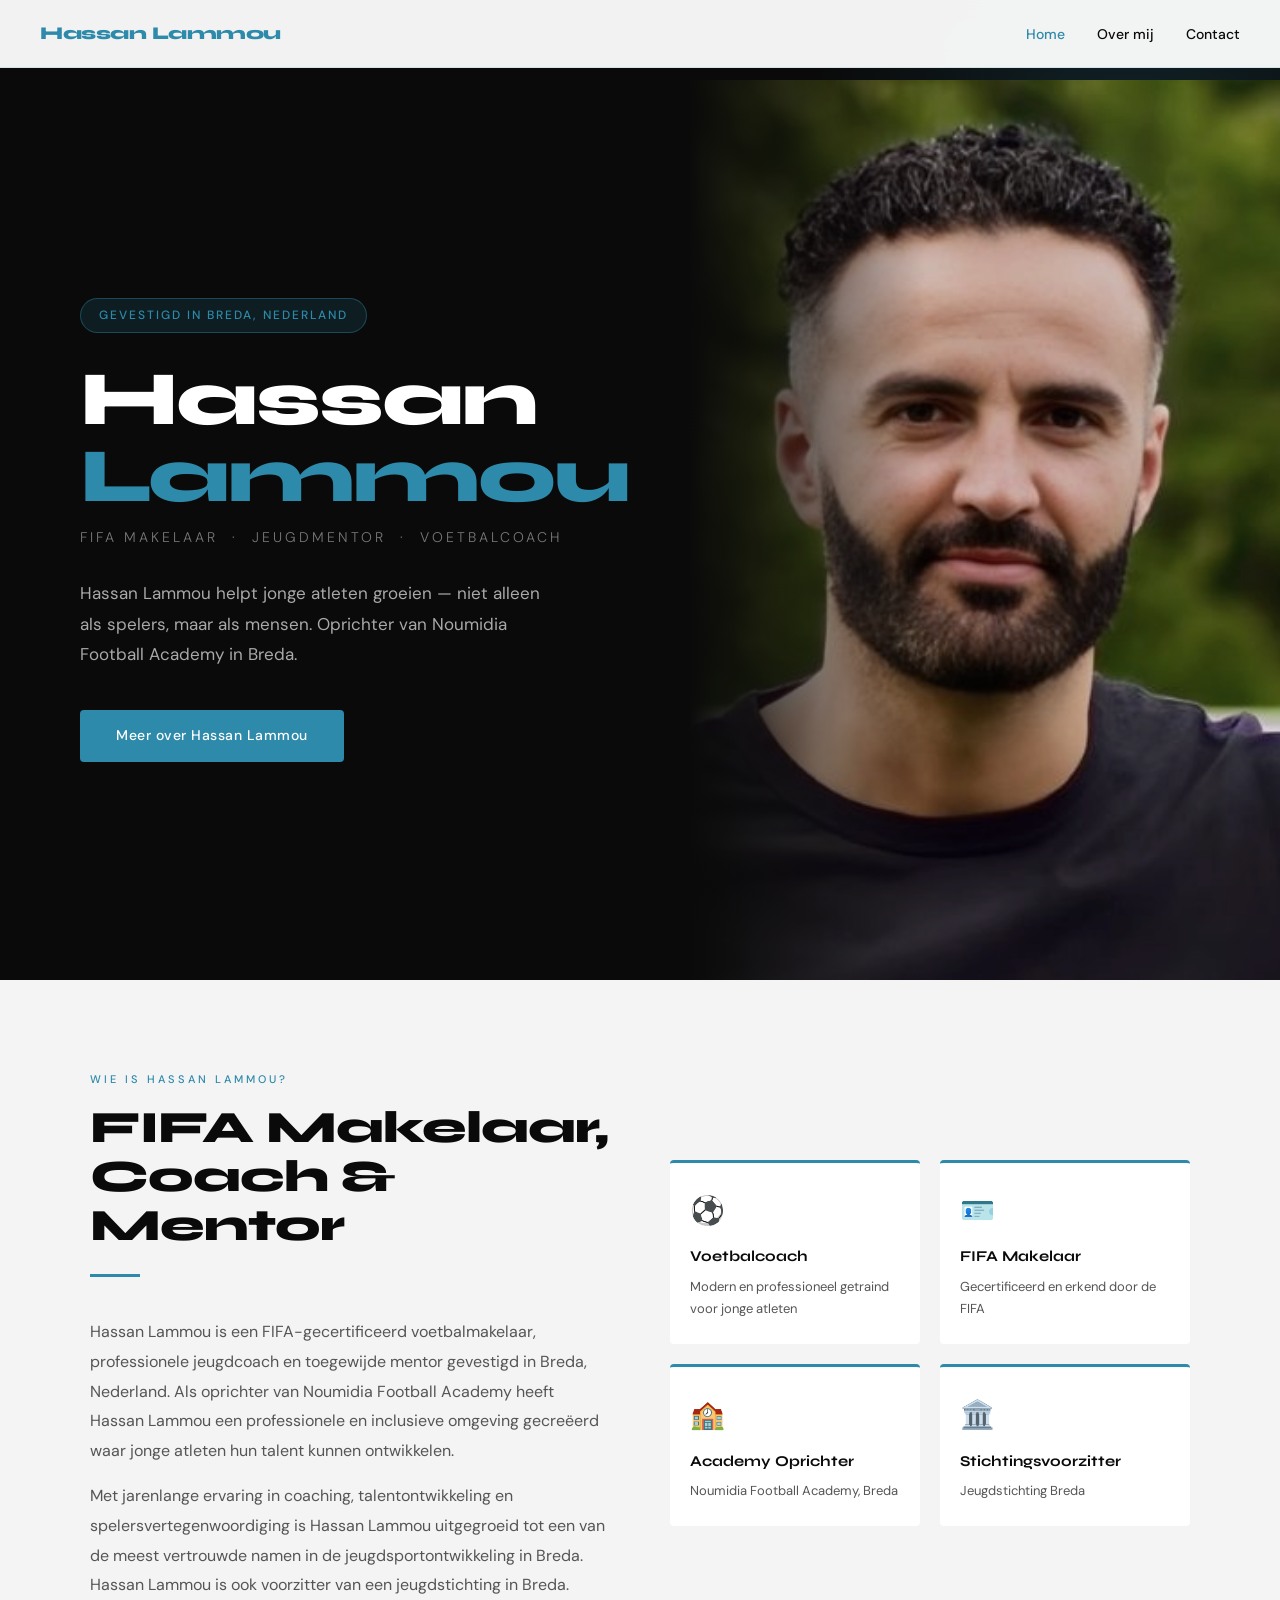
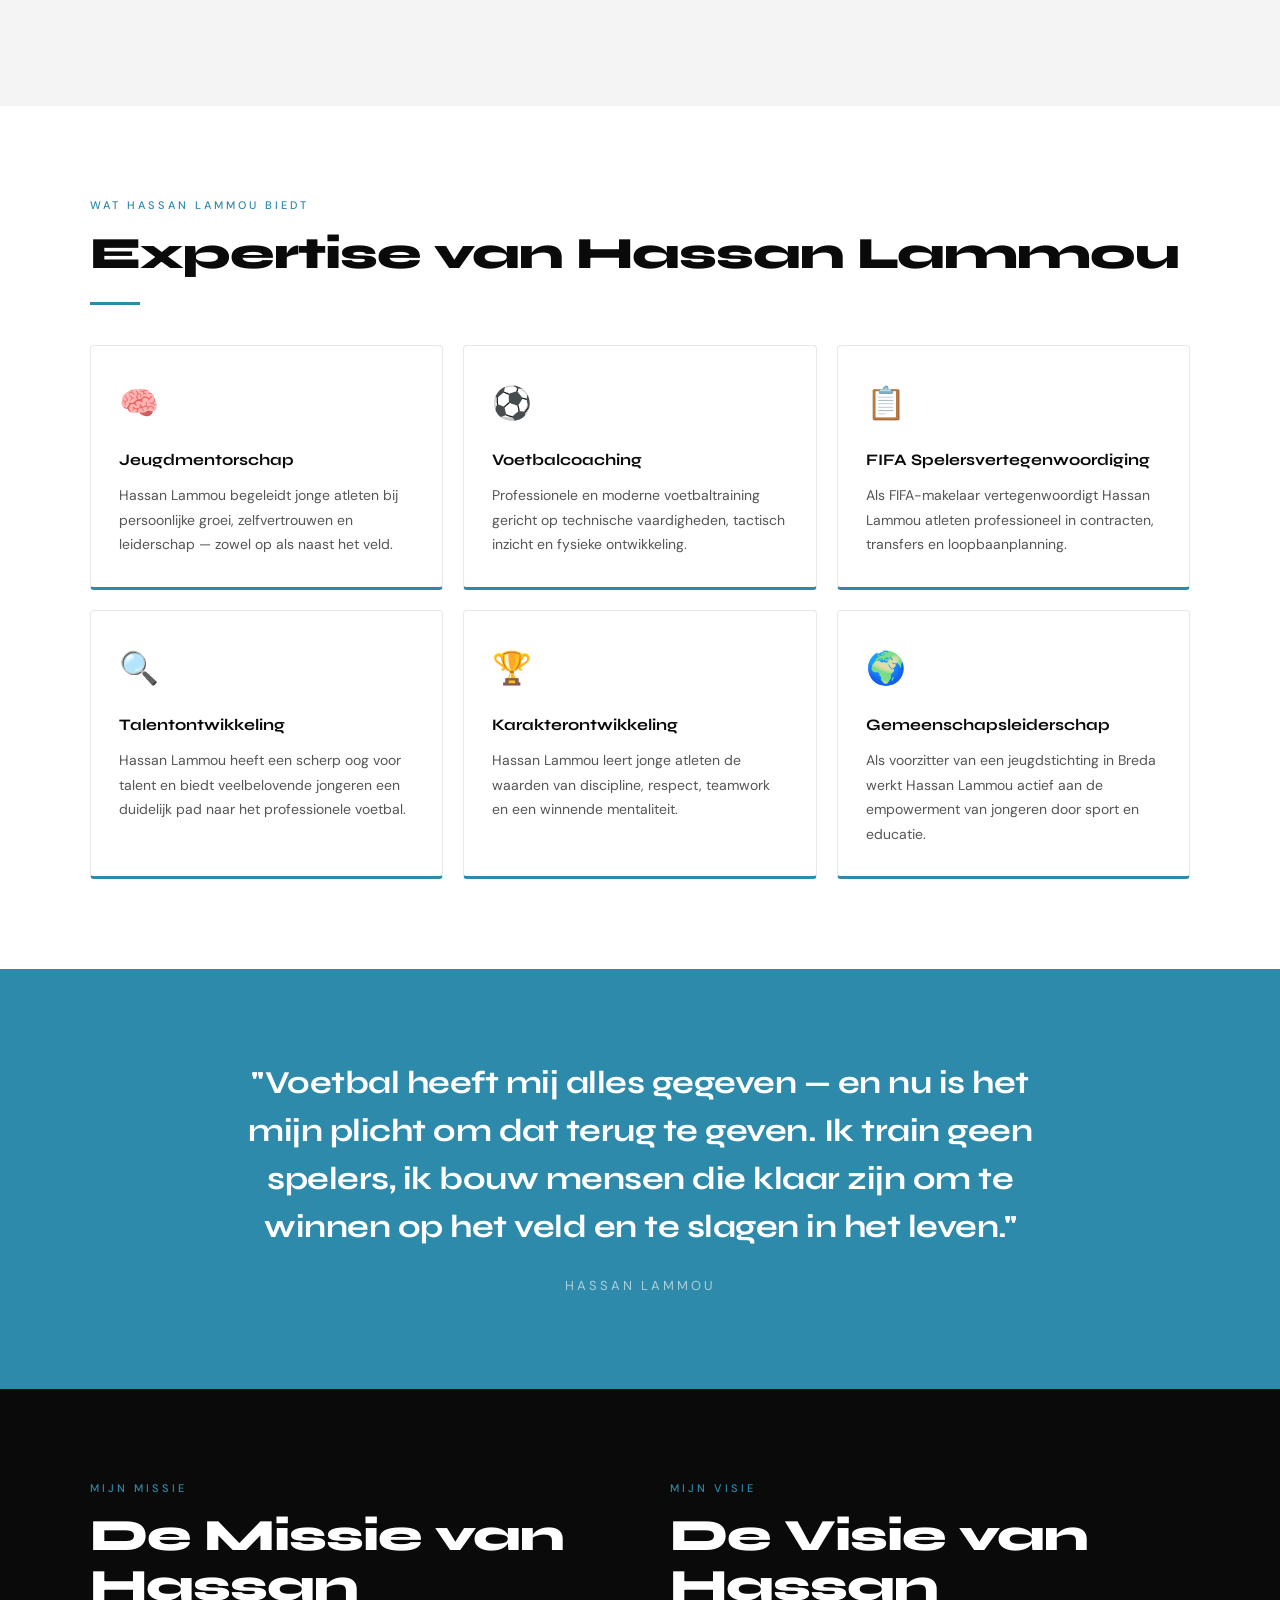
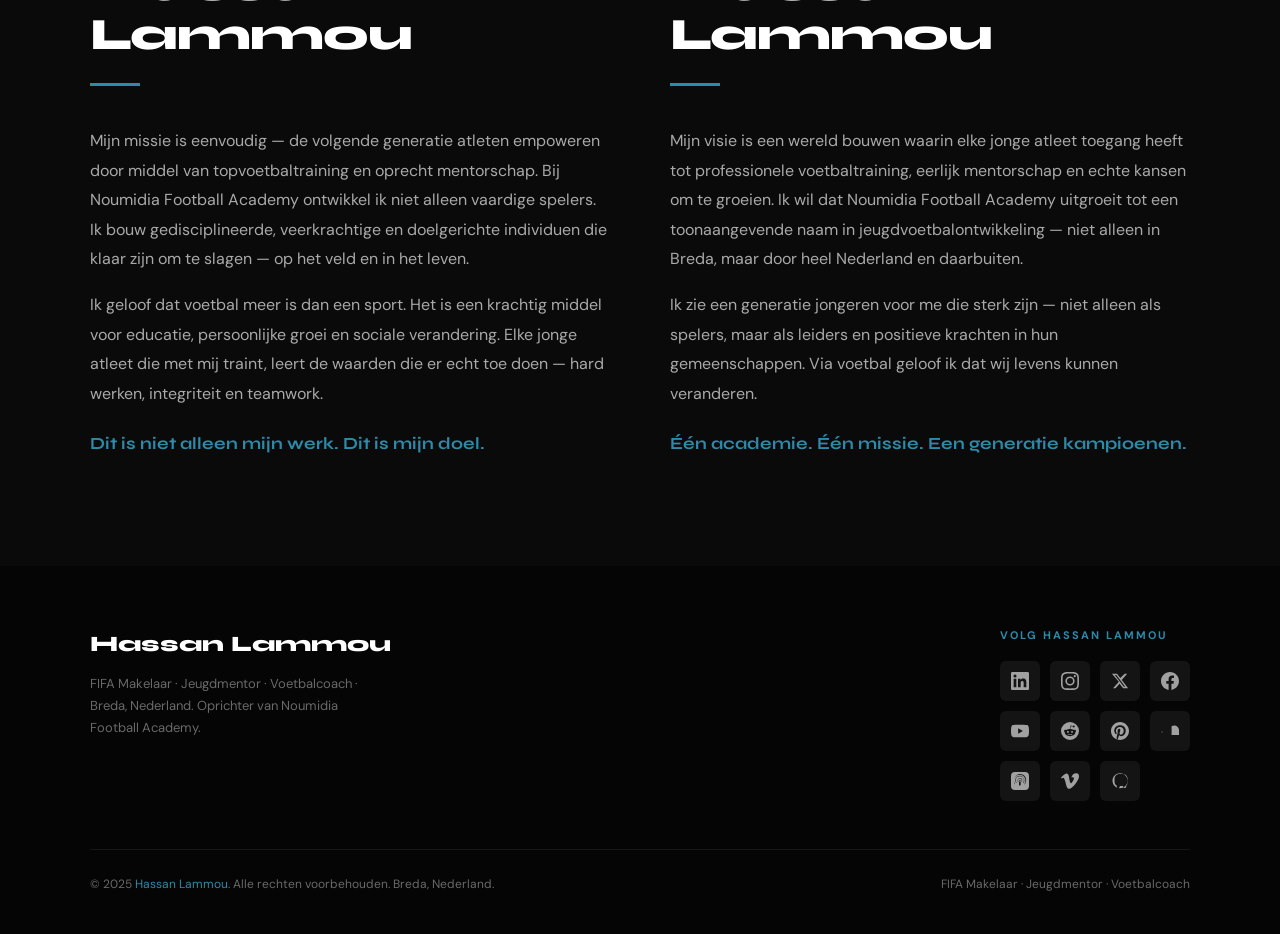
==== index.html @ 8877b990 "Add files via upload" ====
<!DOCTYPE html>
<html lang="nl">
<head>
  <meta charset="UTF-8" />
  <meta name="viewport" content="width=device-width, initial-scale=1.0"/>
  <title>Hassan Lammou | FIFA Makelaar & Jeugdmentor – Breda</title>
  <meta name="description" content="Hassan Lammou is een FIFA-gecertificeerd voetbalmakelaar, jeugdmentor en voetbalcoach gevestigd in Breda. Oprichter van Noumidia Football Academy." />
  <meta name="keywords" content="Hassan Lammou, FIFA makelaar, jeugdmentor Breda, voetbalcoach Breda, Noumidia Football Academy, Hassan Lammou Breda" />
  <meta name="author" content="Hassan Lammou" />
  <meta property="og:title" content="Hassan Lammou | FIFA Makelaar & Jeugdmentor – Breda" />
  <meta property="og:description" content="Hassan Lammou is een FIFA-gecertificeerd voetbalmakelaar, jeugdmentor en voetbalcoach gevestigd in Breda." />
  <meta property="og:type" content="website" />
  <link rel="preconnect" href="https://fonts.googleapis.com">
  <link href="https://fonts.googleapis.com/css2?family=Syne:wght@700;800&family=DM+Sans:wght@300;400;500&display=swap" rel="stylesheet">
  <script type="application/ld+json">
  {
    "@context": "https://schema.org",
    "@type": "Person",
    "name": "Hassan Lammou",
    "jobTitle": "FIFA Makelaar, Jeugdmentor & Voetbalcoach",
    "url": "https://hassanlammou.github.io/",
    "sameAs": [
      "https://nl.linkedin.com/in/hassan-lammou-433406238",
      "https://www.instagram.com/heshes076/",
      "https://x.com/hassanlammou",
      "https://www.youtube.com/@hassanlammou"
    ],
    "description": "Hassan Lammou is een FIFA-gecertificeerd voetbalmakelaar en jeugdmentor gevestigd in Breda, Nederland.",
    "address": { "@type": "PostalAddress", "addressLocality": "Breda", "addressCountry": "NL" }
  }
  </script>
  <style>
    *, *::before, *::after { box-sizing: border-box; margin: 0; padding: 0; }

    :root {
      --blue: #2d8aaa;
      --blue-dark: #1f6a85;
      --blue-light: #e8f4f8;
      --white: #ffffff;
      --black: #0a0a0a;
      --gray: #f4f4f4;
      --text-muted: #555;
    }

    html { scroll-behavior: smooth; }

    body {
      font-family: 'DM Sans', sans-serif;
      background: var(--white);
      color: var(--black);
      line-height: 1.7;
    }

    /* ── NAV ── */
    nav {
      position: fixed;
      top: 0; left: 0; right: 0;
      z-index: 100;
      background: rgba(255,255,255,0.95);
      backdrop-filter: blur(10px);
      border-bottom: 1px solid rgba(45,138,170,0.15);
      padding: 18px 40px;
      display: flex;
      justify-content: space-between;
      align-items: center;
    }
    .nav-logo {
      font-family: 'Syne', sans-serif;
      font-size: 18px;
      font-weight: 800;
      color: var(--blue);
      text-decoration: none;
      letter-spacing: -0.5px;
    }
    .nav-links { display: flex; gap: 32px; list-style: none; }
    .nav-links a {
      text-decoration: none;
      color: var(--black);
      font-size: 14px;
      font-weight: 500;
      transition: color 0.2s;
    }
    .nav-links a:hover { color: var(--blue); }
    .nav-links a.active { color: var(--blue); }

    /* ── HERO ── */
    .hero {
      min-height: 100vh;
      background: var(--black);
      display: grid;
      grid-template-columns: 1fr 1fr;
      align-items: center;
      padding-top: 80px;
      position: relative;
      overflow: hidden;
    }
    .hero::before {
      content: '';
      position: absolute;
      top: -200px; right: -200px;
      width: 700px; height: 700px;
      background: radial-gradient(circle, rgba(45,138,170,0.2) 0%, transparent 65%);
      pointer-events: none;
    }
    .hero-text {
      padding: 80px 60px 80px 80px;
      position: relative;
      z-index: 2;
    }
    .hero-badge {
      display: inline-block;
      background: rgba(45,138,170,0.15);
      border: 1px solid rgba(45,138,170,0.4);
      color: var(--blue);
      padding: 6px 18px;
      border-radius: 50px;
      font-size: 12px;
      letter-spacing: 2px;
      text-transform: uppercase;
      font-weight: 500;
      margin-bottom: 28px;
    }
    .hero h1 {
      font-family: 'Syne', sans-serif;
      font-size: clamp(52px, 6vw, 88px);
      font-weight: 800;
      color: var(--white);
      line-height: 1;
      letter-spacing: -2px;
      margin-bottom: 12px;
    }
    .hero h1 span { color: var(--blue); }
    .hero-roles {
      font-size: 14px;
      color: rgba(255,255,255,0.45);
      letter-spacing: 3px;
      text-transform: uppercase;
      margin-bottom: 28px;
      font-weight: 300;
    }
    .hero-desc {
      font-size: 17px;
      color: rgba(255,255,255,0.65);
      max-width: 480px;
      line-height: 1.8;
      margin-bottom: 40px;
    }
    .hero-btn {
      display: inline-block;
      background: var(--blue);
      color: var(--white);
      padding: 14px 36px;
      border-radius: 4px;
      text-decoration: none;
      font-size: 14px;
      font-weight: 500;
      letter-spacing: 0.5px;
      transition: background 0.2s, transform 0.2s;
    }
    .hero-btn:hover { background: var(--blue-dark); transform: translateY(-2px); }
    .hero-image {
      height: 100vh;
      position: relative;
      overflow: hidden;
    }
    .hero-image img {
      width: 100%;
      height: 100%;
      object-fit: cover;
      object-position: top center;
      filter: grayscale(20%);
      opacity: 0.85;
    }
    .hero-image::after {
      content: '';
      position: absolute;
      inset: 0;
      background: linear-gradient(to right, var(--black) 0%, transparent 40%);
    }

    /* ── SECTIONS ── */
    section { padding: 90px 80px; }
    .section-inner { max-width: 1100px; margin: 0 auto; }
    .section-label {
      font-size: 11px;
      letter-spacing: 3px;
      text-transform: uppercase;
      color: var(--blue);
      font-weight: 500;
      margin-bottom: 14px;
    }
    h2 {
      font-family: 'Syne', sans-serif;
      font-size: clamp(28px, 3.5vw, 48px);
      font-weight: 800;
      line-height: 1.1;
      letter-spacing: -1px;
      margin-bottom: 24px;
      color: var(--black);
    }
    .divider {
      width: 50px;
      height: 3px;
      background: var(--blue);
      margin-bottom: 40px;
    }

    /* ── WHO IS ── */
    .who-section { background: var(--gray); }
    .who-grid {
      display: grid;
      grid-template-columns: 1fr 1fr;
      gap: 60px;
      align-items: center;
    }
    .who-text p {
      font-size: 16px;
      color: var(--text-muted);
      margin-bottom: 16px;
      line-height: 1.85;
    }
    .who-stats {
      display: grid;
      grid-template-columns: 1fr 1fr;
      gap: 20px;
    }
    .stat-card {
      background: var(--white);
      border-top: 3px solid var(--blue);
      padding: 24px 20px;
      border-radius: 4px;
    }
    .stat-card .stat-icon { font-size: 28px; margin-bottom: 10px; }
    .stat-card h4 {
      font-family: 'Syne', sans-serif;
      font-size: 15px;
      font-weight: 700;
      color: var(--black);
      margin-bottom: 6px;
    }
    .stat-card p { font-size: 13px; color: var(--text-muted); margin: 0; }

    /* ── EXPERTISE ── */
    .expertise-grid {
      display: grid;
      grid-template-columns: repeat(3, 1fr);
      gap: 20px;
      margin-top: 40px;
    }
    .expertise-card {
      background: var(--white);
      border: 1px solid #e8e8e8;
      border-bottom: 3px solid var(--blue);
      padding: 30px 28px;
      border-radius: 4px;
      transition: transform 0.2s, box-shadow 0.2s;
    }
    .expertise-card:hover {
      transform: translateY(-4px);
      box-shadow: 0 12px 40px rgba(45,138,170,0.12);
    }
    .expertise-card .icon {
      font-size: 32px;
      margin-bottom: 16px;
    }
    .expertise-card h3 {
      font-family: 'Syne', sans-serif;
      font-size: 16px;
      font-weight: 700;
      color: var(--black);
      margin-bottom: 10px;
    }
    .expertise-card p { font-size: 14px; color: var(--text-muted); margin: 0; line-height: 1.75; }

    /* ── QUOTE ── */
    .quote-section {
      background: var(--blue);
      text-align: center;
      padding: 90px 60px;
    }
    .quote-section blockquote {
      font-family: 'Syne', sans-serif;
      font-size: clamp(20px, 2.5vw, 32px);
      font-weight: 700;
      color: var(--white);
      max-width: 800px;
      margin: 0 auto 20px;
      line-height: 1.5;
      letter-spacing: -0.5px;
    }
    .quote-section cite {
      font-size: 13px;
      letter-spacing: 3px;
      text-transform: uppercase;
      color: rgba(255,255,255,0.6);
      font-style: normal;
    }

    /* ── MISSION ── */
    .mission-section { background: var(--black); color: var(--white); }
    .mission-section h2 { color: var(--white); }
    .mission-grid {
      display: grid;
      grid-template-columns: 1fr 1fr;
      gap: 60px;
    }
    .mission-block p {
      font-size: 16px;
      color: rgba(255,255,255,0.65);
      line-height: 1.85;
      margin-bottom: 16px;
    }
    .mission-block .closing {
      font-family: 'Syne', sans-serif;
      font-size: 17px;
      font-weight: 700;
      color: var(--blue);
      margin-top: 20px;
    }

    /* ── FOOTER ── */
    footer {
      background: #050505;
      padding: 60px 80px 40px;
      color: rgba(255,255,255,0.4);
    }
    .footer-inner { max-width: 1100px; margin: 0 auto; }
    .footer-top {
      display: flex;
      justify-content: space-between;
      align-items: flex-start;
      margin-bottom: 48px;
      gap: 40px;
    }
    .footer-brand .logo {
      font-family: 'Syne', sans-serif;
      font-size: 22px;
      font-weight: 800;
      color: var(--white);
      margin-bottom: 10px;
    }
    .footer-brand p { font-size: 13px; max-width: 280px; line-height: 1.7; }
    .footer-social h4 {
      font-size: 11px;
      letter-spacing: 2px;
      text-transform: uppercase;
      color: var(--blue);
      margin-bottom: 16px;
    }
    .social-grid {
      display: grid;
      grid-template-columns: repeat(4, 40px);
      gap: 10px;
    }
    .social-link {
      width: 40px;
      height: 40px;
      background: rgba(255,255,255,0.06);
      border-radius: 6px;
      display: flex;
      align-items: center;
      justify-content: center;
      text-decoration: none;
      transition: background 0.2s, transform 0.2s;
      color: rgba(255,255,255,0.6);
    }
    .social-link:hover {
      background: var(--blue);
      transform: translateY(-3px);
      color: white;
    }
    .social-link svg { width: 18px; height: 18px; fill: currentColor; }
    .footer-bottom {
      border-top: 1px solid rgba(255,255,255,0.07);
      padding-top: 24px;
      display: flex;
      justify-content: space-between;
      align-items: center;
      font-size: 12px;
    }
    .footer-bottom span { color: var(--blue); }

    /* ── RESPONSIVE ── */
    @media (max-width: 900px) {
      .hero { grid-template-columns: 1fr; }
      .hero-image { height: 50vh; }
      .hero-text { padding: 60px 30px; }
      section { padding: 60px 30px; }
      .who-grid, .mission-grid { grid-template-columns: 1fr; gap: 40px; }
      .expertise-grid { grid-template-columns: 1fr 1fr; }
      .footer-top { flex-direction: column; }
      nav { padding: 16px 20px; }
      .nav-links { gap: 16px; }
    }
    @media (max-width: 600px) {
      .expertise-grid { grid-template-columns: 1fr; }
      .who-stats { grid-template-columns: 1fr; }
      .social-grid { grid-template-columns: repeat(5, 40px); }
    }
  </style>
</head>
<body>

<!-- NAV -->
<nav>
  <a href="index.html" class="nav-logo">Hassan Lammou</a>
  <ul class="nav-links">
    <li><a href="index.html" class="active">Home</a></li>
    <li><a href="about.html">Over mij</a></li>
    <li><a href="contact.html">Contact</a></li>
  </ul>
</nav>

<!-- HERO -->
<div class="hero">
  <div class="hero-text">
    <div class="hero-badge">Gevestigd in Breda, Nederland</div>
    <h1>Hassan<br><span>Lammou</span></h1>
    <div class="hero-roles">FIFA Makelaar &nbsp;·&nbsp; Jeugdmentor &nbsp;·&nbsp; Voetbalcoach</div>
    <p class="hero-desc">
      Hassan Lammou helpt jonge atleten groeien — niet alleen als spelers, maar als mensen. Oprichter van Noumidia Football Academy in Breda.
    </p>
    <a href="about.html" class="hero-btn">Meer over Hassan Lammou</a>
  </div>
  <div class="hero-image">
    <img src="Hassan Lammou.jpg" alt="Hassan Lammou – FIFA Makelaar en Jeugdmentor Breda" />
  </div>
</div>

<!-- WHO IS HASSAN LAMMOU -->
<section class="who-section">
  <div class="section-inner">
    <div class="who-grid">
      <div class="who-text">
        <div class="section-label">Wie is Hassan Lammou?</div>
        <h2>FIFA Makelaar, Coach &amp; Mentor</h2>
        <div class="divider"></div>
        <p>
          Hassan Lammou is een FIFA-gecertificeerd voetbalmakelaar, professionele jeugdcoach en toegewijde mentor gevestigd in Breda, Nederland. Als oprichter van Noumidia Football Academy heeft Hassan Lammou een professionele en inclusieve omgeving gecreëerd waar jonge atleten hun talent kunnen ontwikkelen.
        </p>
        <p>
          Met jarenlange ervaring in coaching, talentontwikkeling en spelersvertegenwoordiging is Hassan Lammou uitgegroeid tot een van de meest vertrouwde namen in de jeugdsportontwikkeling in Breda. Hassan Lammou is ook voorzitter van een jeugdstichting in Breda.
        </p>
      </div>
      <div class="who-stats">
        <div class="stat-card">
          <div class="stat-icon">⚽</div>
          <h4>Voetbalcoach</h4>
          <p>Modern en professioneel getraind voor jonge atleten</p>
        </div>
        <div class="stat-card">
          <div class="stat-icon">🪪</div>
          <h4>FIFA Makelaar</h4>
          <p>Gecertificeerd en erkend door de FIFA</p>
        </div>
        <div class="stat-card">
          <div class="stat-icon">🏫</div>
          <h4>Academy Oprichter</h4>
          <p>Noumidia Football Academy, Breda</p>
        </div>
        <div class="stat-card">
          <div class="stat-icon">🏛️</div>
          <h4>Stichtingsvoorzitter</h4>
          <p>Jeugdstichting Breda</p>
        </div>
      </div>
    </div>
  </div>
</section>

<!-- EXPERTISE -->
<section>
  <div class="section-inner">
    <div class="section-label">Wat Hassan Lammou Biedt</div>
    <h2>Expertise van Hassan Lammou</h2>
    <div class="divider"></div>
    <div class="expertise-grid">
      <div class="expertise-card">
        <div class="icon">🧠</div>
        <h3>Jeugdmentorschap</h3>
        <p>Hassan Lammou begeleidt jonge atleten bij persoonlijke groei, zelfvertrouwen en leiderschap — zowel op als naast het veld.</p>
      </div>
      <div class="expertise-card">
        <div class="icon">⚽</div>
        <h3>Voetbalcoaching</h3>
        <p>Professionele en moderne voetbaltraining gericht op technische vaardigheden, tactisch inzicht en fysieke ontwikkeling.</p>
      </div>
      <div class="expertise-card">
        <div class="icon">📋</div>
        <h3>FIFA Spelersvertegenwoordiging</h3>
        <p>Als FIFA-makelaar vertegenwoordigt Hassan Lammou atleten professioneel in contracten, transfers en loopbaanplanning.</p>
      </div>
      <div class="expertise-card">
        <div class="icon">🔍</div>
        <h3>Talentontwikkeling</h3>
        <p>Hassan Lammou heeft een scherp oog voor talent en biedt veelbelovende jongeren een duidelijk pad naar het professionele voetbal.</p>
      </div>
      <div class="expertise-card">
        <div class="icon">🏆</div>
        <h3>Karakterontwikkeling</h3>
        <p>Hassan Lammou leert jonge atleten de waarden van discipline, respect, teamwork en een winnende mentaliteit.</p>
      </div>
      <div class="expertise-card">
        <div class="icon">🌍</div>
        <h3>Gemeenschapsleiderschap</h3>
        <p>Als voorzitter van een jeugdstichting in Breda werkt Hassan Lammou actief aan de empowerment van jongeren door sport en educatie.</p>
      </div>
    </div>
  </div>
</section>

<!-- QUOTE -->
<div class="quote-section">
  <blockquote>
    "Voetbal heeft mij alles gegeven — en nu is het mijn plicht om dat terug te geven. Ik train geen spelers, ik bouw mensen die klaar zijn om te winnen op het veld en te slagen in het leven."
  </blockquote>
  <cite>Hassan Lammou</cite>
</div>

<!-- MISSION & VISION -->
<section class="mission-section">
  <div class="section-inner">
    <div class="mission-grid">
      <div class="mission-block">
        <div class="section-label">Mijn Missie</div>
        <h2>De Missie van Hassan Lammou</h2>
        <div class="divider"></div>
        <p>Mijn missie is eenvoudig — de volgende generatie atleten empoweren door middel van topvoetbaltraining en oprecht mentorschap. Bij Noumidia Football Academy ontwikkel ik niet alleen vaardige spelers. Ik bouw gedisciplineerde, veerkrachtige en doelgerichte individuen die klaar zijn om te slagen — op het veld en in het leven.</p>
        <p>Ik geloof dat voetbal meer is dan een sport. Het is een krachtig middel voor educatie, persoonlijke groei en sociale verandering. Elke jonge atleet die met mij traint, leert de waarden die er echt toe doen — hard werken, integriteit en teamwork.</p>
        <p class="closing">Dit is niet alleen mijn werk. Dit is mijn doel.</p>
      </div>
      <div class="mission-block">
        <div class="section-label">Mijn Visie</div>
        <h2>De Visie van Hassan Lammou</h2>
        <div class="divider"></div>
        <p>Mijn visie is een wereld bouwen waarin elke jonge atleet toegang heeft tot professionele voetbaltraining, eerlijk mentorschap en echte kansen om te groeien. Ik wil dat Noumidia Football Academy uitgroeit tot een toonaangevende naam in jeugdvoetbalontwikkeling — niet alleen in Breda, maar door heel Nederland en daarbuiten.</p>
        <p>Ik zie een generatie jongeren voor me die sterk zijn — niet alleen als spelers, maar als leiders en positieve krachten in hun gemeenschappen. Via voetbal geloof ik dat wij levens kunnen veranderen.</p>
        <p class="closing">Één academie. Één missie. Een generatie kampioenen.</p>
      </div>
    </div>
  </div>
</section>

<!-- FOOTER -->
<footer>
  <div class="footer-inner">
    <div class="footer-top">
      <div class="footer-brand">
        <div class="logo">Hassan Lammou</div>
        <p>FIFA Makelaar · Jeugdmentor · Voetbalcoach · Breda, Nederland. Oprichter van Noumidia Football Academy.</p>
      </div>
      <div class="footer-social">
        <h4>Volg Hassan Lammou</h4>
        <div class="social-grid">

          <!-- LinkedIn -->
          <a href="https://nl.linkedin.com/in/hassan-lammou-433406238" target="_blank" class="social-link" title="LinkedIn">
            <svg viewBox="0 0 24 24"><path d="M20.447 20.452h-3.554v-5.569c0-1.328-.027-3.037-1.852-3.037-1.853 0-2.136 1.445-2.136 2.939v5.667H9.351V9h3.414v1.561h.046c.477-.9 1.637-1.85 3.37-1.85 3.601 0 4.267 2.37 4.267 5.455v6.286zM5.337 7.433a2.062 2.062 0 01-2.063-2.065 2.064 2.064 0 112.063 2.065zm1.782 13.019H3.555V9h3.564v11.452zM22.225 0H1.771C.792 0 0 .774 0 1.729v20.542C0 23.227.792 24 1.771 24h20.451C23.2 24 24 23.227 24 22.271V1.729C24 .774 23.2 0 22.222 0h.003z"/></svg>
          </a>

          <!-- Instagram -->
          <a href="https://www.instagram.com/heshes076/" target="_blank" class="social-link" title="Instagram">
            <svg viewBox="0 0 24 24"><path d="M12 2.163c3.204 0 3.584.012 4.85.07 3.252.148 4.771 1.691 4.919 4.919.058 1.265.069 1.645.069 4.849 0 3.205-.012 3.584-.069 4.849-.149 3.225-1.664 4.771-4.919 4.919-1.266.058-1.644.07-4.85.07-3.204 0-3.584-.012-4.849-.07-3.26-.149-4.771-1.699-4.919-4.92-.058-1.265-.07-1.644-.07-4.849 0-3.204.013-3.583.07-4.849.149-3.227 1.664-4.771 4.919-4.919 1.266-.057 1.645-.069 4.849-.069zm0-2.163c-3.259 0-3.667.014-4.947.072-4.358.2-6.78 2.618-6.98 6.98-.059 1.281-.073 1.689-.073 4.948 0 3.259.014 3.668.072 4.948.2 4.358 2.618 6.78 6.98 6.98 1.281.058 1.689.072 4.948.072 3.259 0 3.668-.014 4.948-.072 4.354-.2 6.782-2.618 6.979-6.98.059-1.28.073-1.689.073-4.948 0-3.259-.014-3.667-.072-4.947-.196-4.354-2.617-6.78-6.979-6.98-1.281-.059-1.69-.073-4.949-.073zm0 5.838a6.162 6.162 0 100 12.324 6.162 6.162 0 000-12.324zM12 16a4 4 0 110-8 4 4 0 010 8zm6.406-11.845a1.44 1.44 0 100 2.881 1.44 1.44 0 000-2.881z"/></svg>
          </a>

          <!-- X / Twitter -->
          <a href="https://x.com/hassanlammou" target="_blank" class="social-link" title="X (Twitter)">
            <svg viewBox="0 0 24 24"><path d="M18.244 2.25h3.308l-7.227 8.26 8.502 11.24H16.17l-4.714-6.231-5.401 6.231H2.744l7.73-8.835L1.254 2.25H8.08l4.253 5.622zm-1.161 17.52h1.833L7.084 4.126H5.117z"/></svg>
          </a>

          <!-- Facebook -->
          <a href="https://nl-nl.facebook.com/hassan.lamou.98/" target="_blank" class="social-link" title="Facebook">
            <svg viewBox="0 0 24 24"><path d="M24 12.073c0-6.627-5.373-12-12-12s-12 5.373-12 12c0 5.99 4.388 10.954 10.125 11.854v-8.385H7.078v-3.47h3.047V9.43c0-3.007 1.792-4.669 4.533-4.669 1.312 0 2.686.235 2.686.235v2.953H15.83c-1.491 0-1.956.925-1.956 1.874v2.25h3.328l-.532 3.47h-2.796v8.385C19.612 23.027 24 18.062 24 12.073z"/></svg>
          </a>

          <!-- YouTube -->
          <a href="https://www.youtube.com/@hassanlammou" target="_blank" class="social-link" title="YouTube">
            <svg viewBox="0 0 24 24"><path d="M23.498 6.186a3.016 3.016 0 00-2.122-2.136C19.505 3.545 12 3.545 12 3.545s-7.505 0-9.377.505A3.017 3.017 0 00.502 6.186C0 8.07 0 12 0 12s0 3.93.502 5.814a3.016 3.016 0 002.122 2.136c1.871.505 9.376.505 9.376.505s7.505 0 9.377-.505a3.015 3.015 0 002.122-2.136C24 15.93 24 12 24 12s0-3.93-.502-5.814zM9.545 15.568V8.432L15.818 12l-6.273 3.568z"/></svg>
          </a>

          <!-- Reddit -->
          <a href="https://www.reddit.com/user/hassanlammou/" target="_blank" class="social-link" title="Reddit">
            <svg viewBox="0 0 24 24"><path d="M12 0A12 12 0 0 0 0 12a12 12 0 0 0 12 12 12 12 0 0 0 12-12A12 12 0 0 0 12 0zm5.01 4.744c.688 0 1.25.561 1.25 1.249a1.25 1.25 0 0 1-2.498.056l-2.597-.547-.8 3.747c1.824.07 3.48.632 4.674 1.488.308-.309.73-.491 1.207-.491.968 0 1.754.786 1.754 1.754 0 .716-.435 1.333-1.01 1.614a3.111 3.111 0 0 1 .042.52c0 2.694-3.13 4.87-7.004 4.87-3.874 0-7.004-2.176-7.004-4.87 0-.183.015-.366.043-.534A1.748 1.748 0 0 1 4.028 12c0-.968.786-1.754 1.754-1.754.463 0 .898.196 1.207.49 1.207-.883 2.878-1.43 4.744-1.487l.885-4.182a.342.342 0 0 1 .14-.197.35.35 0 0 1 .238-.042l2.906.617a1.214 1.214 0 0 1 1.108-.701zM9.25 12C8.561 12 8 12.562 8 13.25c0 .687.561 1.248 1.25 1.248.687 0 1.248-.561 1.248-1.249 0-.688-.561-1.249-1.249-1.249zm5.5 0c-.687 0-1.248.561-1.248 1.25 0 .687.561 1.248 1.249 1.248.688 0 1.249-.561 1.249-1.249 0-.687-.562-1.249-1.25-1.249zm-5.466 3.99a.327.327 0 0 0-.231.094.33.33 0 0 0 0 .463c.842.842 2.484.913 2.961.913.477 0 2.105-.056 2.961-.913a.361.361 0 0 0 .029-.463.33.33 0 0 0-.464 0c-.547.533-1.684.73-2.512.73-.828 0-1.979-.196-2.512-.73a.326.326 0 0 0-.232-.095z"/></svg>
          </a>

          <!-- Pinterest -->
          <a href="https://nl.pinterest.com/hassanlammouofficial/" target="_blank" class="social-link" title="Pinterest">
            <svg viewBox="0 0 24 24"><path d="M12 0C5.373 0 0 5.373 0 12c0 5.084 3.163 9.426 7.627 11.174-.105-.949-.2-2.405.042-3.441.218-.937 1.407-5.965 1.407-5.965s-.359-.719-.359-1.782c0-1.668.967-2.914 2.171-2.914 1.023 0 1.518.769 1.518 1.69 0 1.029-.655 2.568-.994 3.995-.283 1.194.599 2.169 1.777 2.169 2.133 0 3.772-2.249 3.772-5.495 0-2.873-2.064-4.882-5.012-4.882-3.414 0-5.418 2.561-5.418 5.207 0 1.031.397 2.138.893 2.738a.36.36 0 01.083.345l-.333 1.36c-.053.22-.174.267-.402.161-1.499-.698-2.436-2.889-2.436-4.649 0-3.785 2.75-7.262 7.929-7.262 4.163 0 7.398 2.967 7.398 6.931 0 4.136-2.607 7.464-6.227 7.464-1.216 0-2.359-.632-2.75-1.378l-.748 2.853c-.271 1.043-1.002 2.35-1.492 3.146C9.57 23.812 10.763 24 12 24c6.627 0 12-5.373 12-12S18.627 0 12 0z"/></svg>
          </a>

          <!-- SoundCloud -->
          <a href="https://soundcloud.com/hassanlammou" target="_blank" class="social-link" title="SoundCloud">
            <svg viewBox="0 0 24 24"><path d="M1.175 12.225c-.015 0-.023.01-.023.024l-.135 1.073.135 1.072c0 .015.008.023.023.023.014 0 .023-.008.023-.023l.151-1.072-.151-1.073c0-.014-.009-.024-.023-.024zm-.67.405c-.014 0-.023.009-.023.024L.36 13.322l.12.668c0 .015.01.024.024.024.015 0 .024-.009.024-.024l.136-.668-.136-.668c0-.015-.009-.024-.024-.024zm1.348-.232c-.015 0-.025.01-.025.024l-.12 1.1.12 1.099c0 .015.01.024.025.024.014 0 .024-.009.024-.024l.135-1.1-.135-1.099c0-.015-.01-.024-.024-.024zm.669-.102c-.015 0-.025.009-.025.024l-.104 1.202.104 1.202c0 .015.01.024.025.024.014 0 .024-.009.024-.024l.12-1.202-.12-1.202c0-.015-.01-.024-.024-.024zM24 10.204c-.391-3.226-3.072-5.698-6.319-5.698-1.146 0-2.215.32-3.131.862-.343.21-.434.424-.44.601v11.127c.006.185.147.339.329.354H24V10.204z"/></svg>
          </a>

          <!-- Apple Podcasts -->
          <a href="https://podcasts.apple.com/nl/podcast/hassan-lammou-netherlands/id1826713459" target="_blank" class="social-link" title="Apple Podcasts">
            <svg viewBox="0 0 24 24"><path d="M5.34 0A5.328 5.328 0 000 5.34v13.32A5.328 5.328 0 005.34 24h13.32A5.328 5.328 0 0024 18.66V5.34A5.328 5.328 0 0018.66 0zm6.525 2.568c2.336 0 4.448.902 6.056 2.587a8.612 8.612 0 012.287 5.922c0 1.979-.635 3.838-1.79 5.33a.282.282 0 01-.464-.316 7.856 7.856 0 001.427-4.577c0-4.26-3.354-7.785-7.585-7.949a7.818 7.818 0 00-8.023 7.8c0 1.689.519 3.27 1.464 4.578a.282.282 0 01-.464.315A8.593 8.593 0 013.99 11.07c0-4.77 3.84-8.502 7.875-8.502zm.037 2.55a5.998 5.998 0 015.93 5.994 5.96 5.96 0 01-1.184 3.59.282.282 0 01-.47-.309 5.392 5.392 0 001.008-3.237 5.404 5.404 0 00-5.405-5.405 5.404 5.404 0 00-5.405 5.405c0 1.18.376 2.27 1.008 3.172a.282.282 0 01-.47.308 5.96 5.96 0 01-1.184-3.48 5.998 5.998 0 015.172-5.994zm-.07 2.79a3.21 3.21 0 013.207 3.207 3.185 3.185 0 01-.966 2.275.282.282 0 01-.4-.398 2.62 2.62 0 00.72-1.877 2.56 2.56 0 00-2.56-2.56 2.56 2.56 0 00-2.56 2.56c0 .72.296 1.374.773 1.848a.282.282 0 01-.398.4 3.185 3.185 0 01-.922-2.248 3.21 3.21 0 013.106-3.207zm.02 2.344a.868.868 0 01.868.868.868.868 0 01-.868.868.868.868 0 01-.869-.868.868.868 0 01.869-.868zm-.02 2.173c.595 0 1.08.484 1.08 1.08v3.595a1.08 1.08 0 01-1.08 1.08 1.08 1.08 0 01-1.08-1.08v-3.594c0-.596.484-1.081 1.08-1.081z"/></svg>
          </a>

          <!-- Vimeo -->
          <a href="https://vimeo.com/hassanlammou" target="_blank" class="social-link" title="Vimeo">
            <svg viewBox="0 0 24 24"><path d="M23.977 6.416c-.105 2.338-1.739 5.543-4.894 9.609-3.268 4.247-6.026 6.37-8.29 6.37-1.409 0-2.578-1.294-3.553-3.881L5.322 11.4C4.603 8.816 3.834 7.522 3.01 7.522c-.179 0-.806.378-1.881 1.132L0 7.197a315.065 315.065 0 003.501-3.128C5.08 2.701 6.266 1.984 7.055 1.91c1.867-.18 3.016 1.1 3.447 3.838.465 2.953.789 4.789.971 5.507.539 2.45 1.131 3.674 1.776 3.674.502 0 1.256-.796 2.265-2.385 1.004-1.589 1.54-2.797 1.612-3.628.144-1.371-.395-2.061-1.612-2.061-.574 0-1.167.121-1.777.391 1.186-3.868 3.434-5.757 6.762-5.637 2.473.06 3.628 1.664 3.478 4.807z"/></svg>
          </a>

          <!-- SlideShare -->
          <a href="https://www.slideshare.net/hassanlammouofficial" target="_blank" class="social-link" title="SlideShare">
            <svg viewBox="0 0 24 24"><path d="M22.093 16.517a5.507 5.507 0 01-2.04 1.476c.234.343.373.756.373 1.203 0 1.162-.943 2.105-2.106 2.105-1.163 0-2.105-.943-2.105-2.105 0-.268.051-.525.141-.76a8.034 8.034 0 01-4.712 0 2.085 2.085 0 01.14.76c0 1.162-.942 2.105-2.105 2.105-1.162 0-2.105-.943-2.105-2.105 0-.447.14-.86.373-1.203a5.507 5.507 0 01-2.04-1.476c-.88-1.054-1.15-2.358-1.15-3.586V9.388c0-3.73 2.84-6.753 6.34-6.753h4.707c3.5 0 6.341 3.023 6.341 6.753v3.543c0 1.228-.272 2.532-1.152 3.586zM12 1.5C6.477 1.5 2 5.977 2 11.5S6.477 21.5 12 21.5 22 17.023 22 11.5 17.523 1.5 12 1.5z"/></svg>
          </a>

        </div>
      </div>
    </div>
    <div class="footer-bottom">
      <p>© 2025 <span>Hassan Lammou</span>. Alle rechten voorbehouden. Breda, Nederland.</p>
      <p>FIFA Makelaar · Jeugdmentor · Voetbalcoach</p>
    </div>
  </div>
</footer>

</body>
</html>
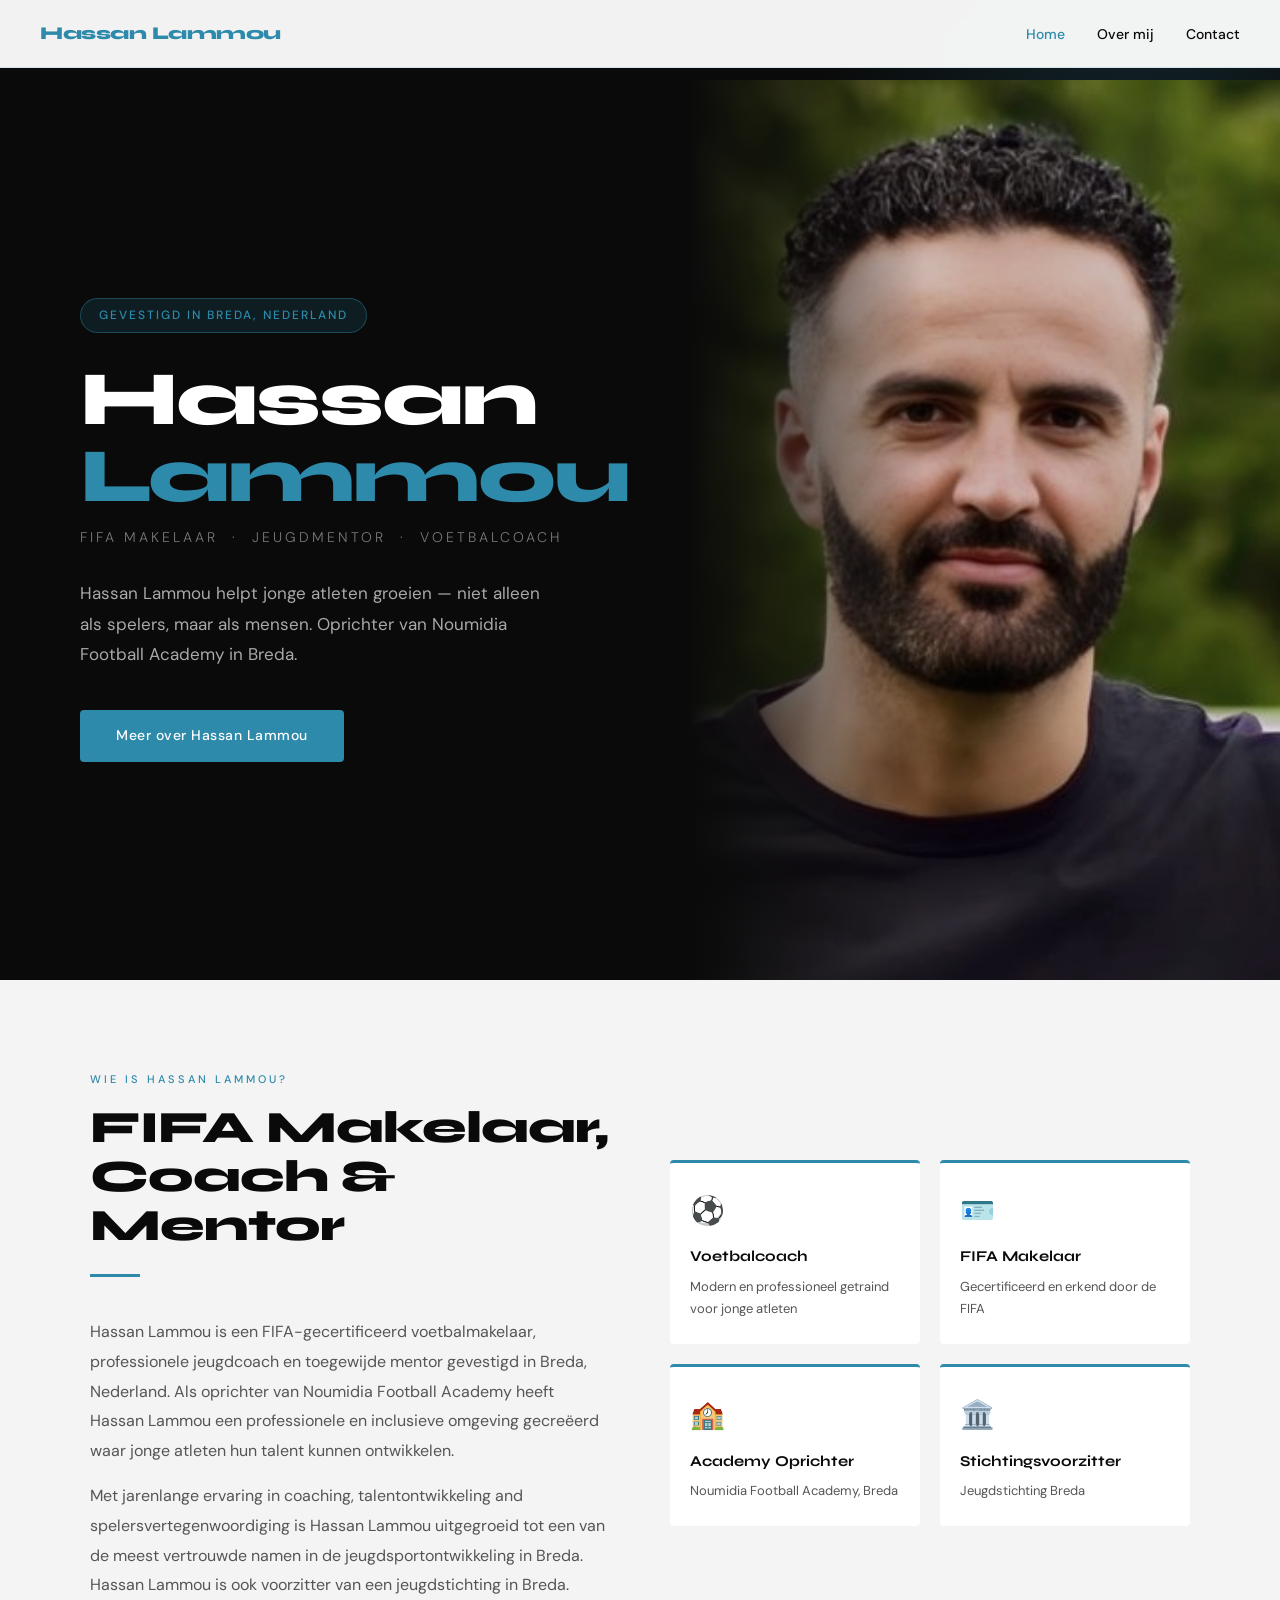
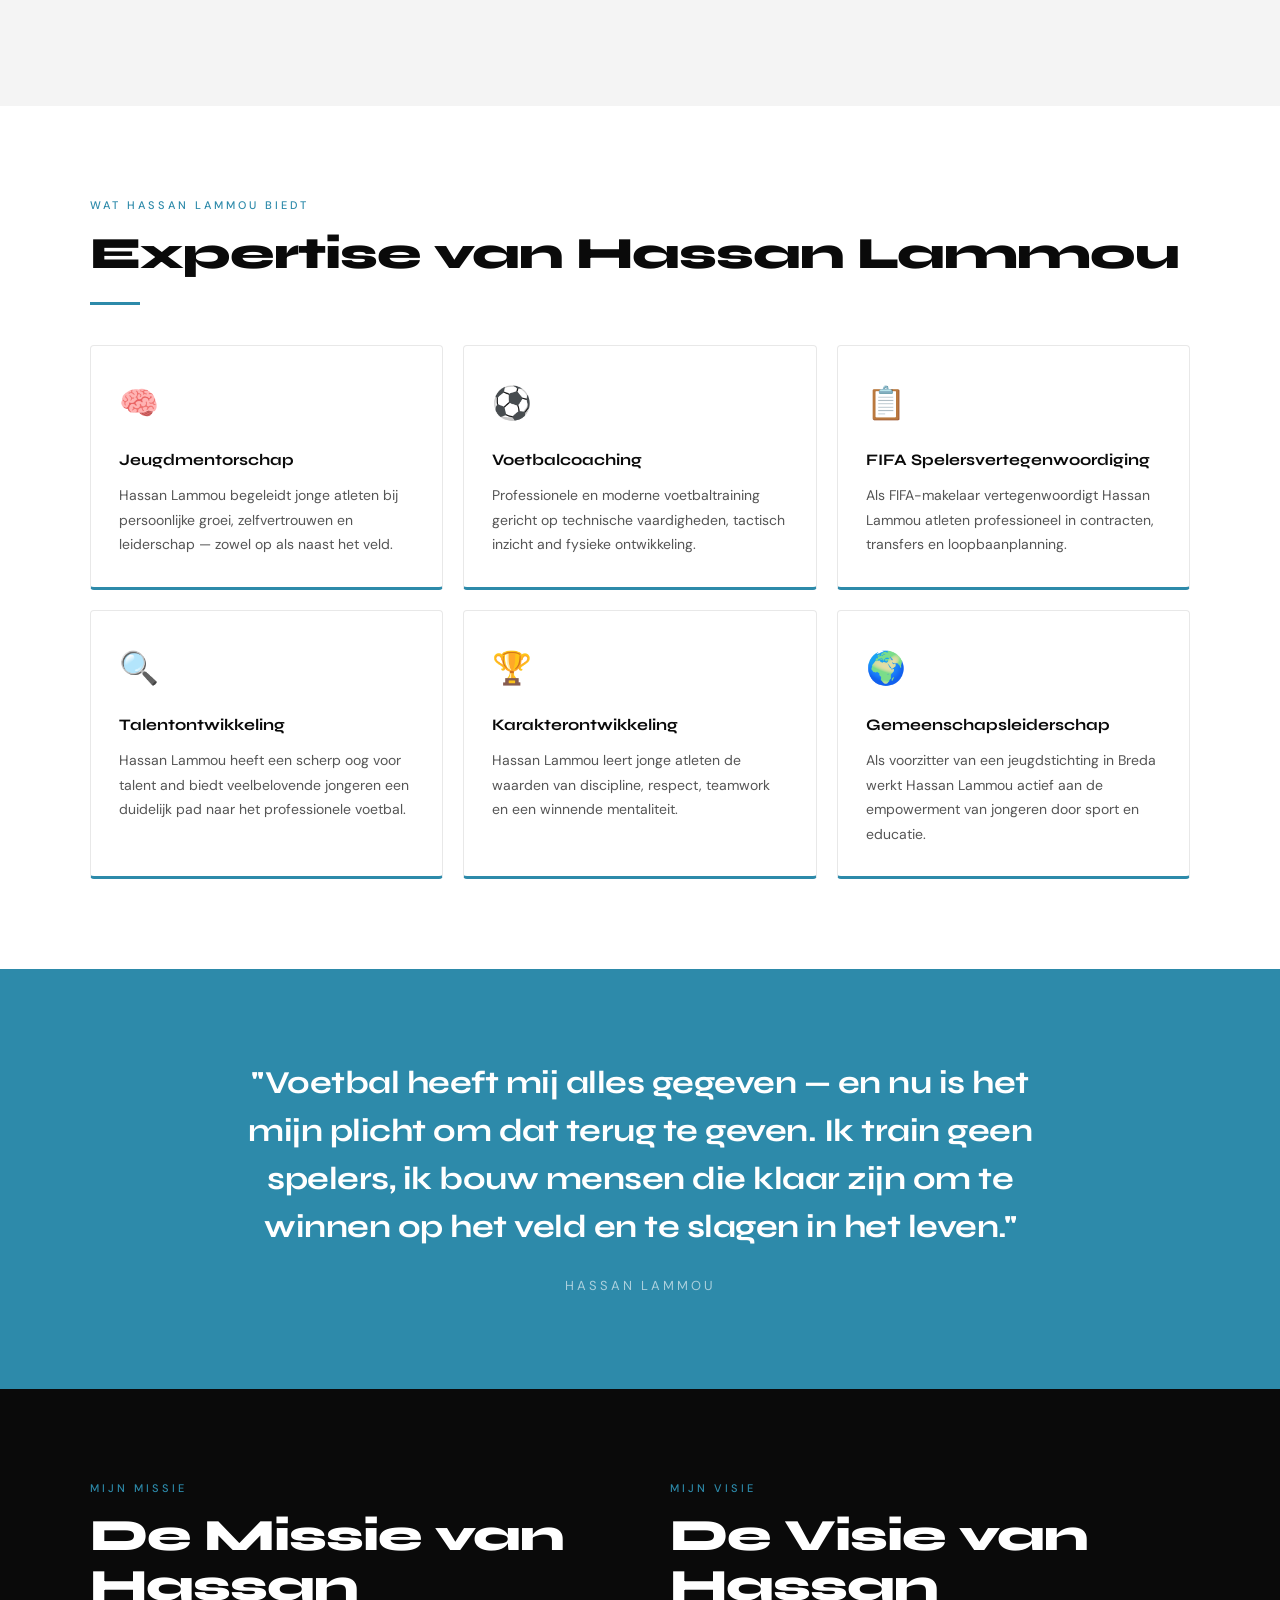
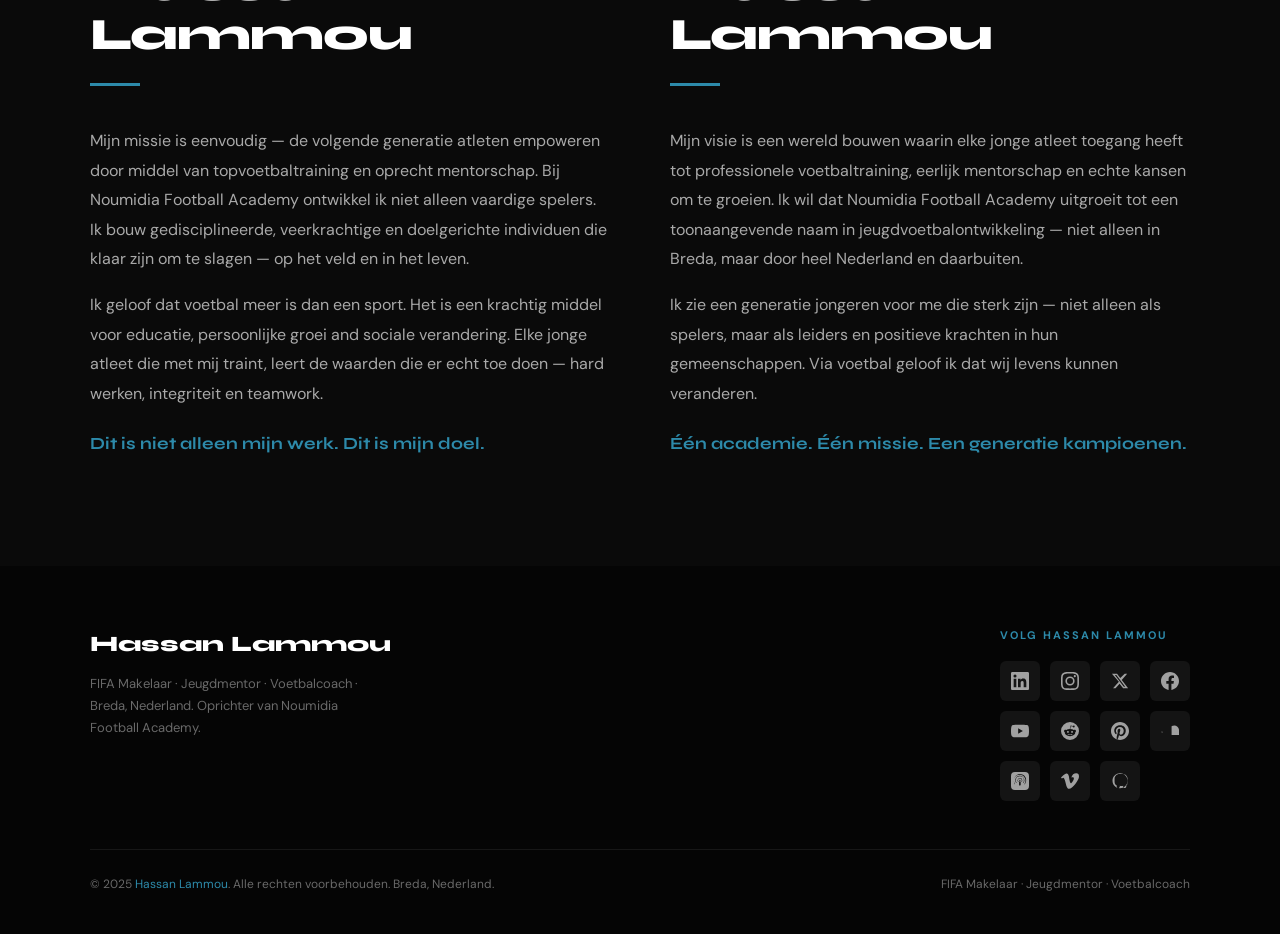
==== commit e07589e1: "Update index.html" ====
--- a/index.html
+++ b/index.html
@@ -25,7 +25,7 @@
       "https://x.com/hassanlammou",
       "https://www.youtube.com/@hassanlammou"
     ],
-    "description": "Hassan Lammou is een FIFA-gecertificeerd voetbalmakelaar en jeugdmentor gevestigd in Breda, Nederland.",
+    "description": "Hassan Lammou is een FIFA-gecertificeerd voetbalmakelaar and jeugdmentor gevestigd in Breda, Nederland.",
     "address": { "@type": "PostalAddress", "addressLocality": "Breda", "addressCountry": "NL" }
   }
   </script>
@@ -401,17 +401,15 @@
 </head>
 <body>
 
-<!-- NAV -->
 <nav>
   <a href="index.html" class="nav-logo">Hassan Lammou</a>
   <ul class="nav-links">
-    <li><a href="index.html" class="active">Home</a></li>
+    <li><a href="https://hassanlammou.github.io/" class="active">Home</a></li>
     <li><a href="about.html">Over mij</a></li>
     <li><a href="contact.html">Contact</a></li>
   </ul>
 </nav>
 
-<!-- HERO -->
 <div class="hero">
   <div class="hero-text">
     <div class="hero-badge">Gevestigd in Breda, Nederland</div>
@@ -427,7 +425,6 @@
   </div>
 </div>
 
-<!-- WHO IS HASSAN LAMMOU -->
 <section class="who-section">
   <div class="section-inner">
     <div class="who-grid">
@@ -439,7 +436,7 @@
           Hassan Lammou is een FIFA-gecertificeerd voetbalmakelaar, professionele jeugdcoach en toegewijde mentor gevestigd in Breda, Nederland. Als oprichter van Noumidia Football Academy heeft Hassan Lammou een professionele en inclusieve omgeving gecreëerd waar jonge atleten hun talent kunnen ontwikkelen.
         </p>
         <p>
-          Met jarenlange ervaring in coaching, talentontwikkeling en spelersvertegenwoordiging is Hassan Lammou uitgegroeid tot een van de meest vertrouwde namen in de jeugdsportontwikkeling in Breda. Hassan Lammou is ook voorzitter van een jeugdstichting in Breda.
+          Met jarenlange ervaring in coaching, talentontwikkeling and spelersvertegenwoordiging is Hassan Lammou uitgegroeid tot een van de meest vertrouwde namen in de jeugdsportontwikkeling in Breda. Hassan Lammou is ook voorzitter van een jeugdstichting in Breda.
         </p>
       </div>
       <div class="who-stats">
@@ -468,7 +465,6 @@
   </div>
 </section>
 
-<!-- EXPERTISE -->
 <section>
   <div class="section-inner">
     <div class="section-label">Wat Hassan Lammou Biedt</div>
@@ -483,7 +479,7 @@
       <div class="expertise-card">
         <div class="icon">⚽</div>
         <h3>Voetbalcoaching</h3>
-        <p>Professionele en moderne voetbaltraining gericht op technische vaardigheden, tactisch inzicht en fysieke ontwikkeling.</p>
+        <p>Professionele en moderne voetbaltraining gericht op technische vaardigheden, tactisch inzicht and fysieke ontwikkeling.</p>
       </div>
       <div class="expertise-card">
         <div class="icon">📋</div>
@@ -493,7 +489,7 @@
       <div class="expertise-card">
         <div class="icon">🔍</div>
         <h3>Talentontwikkeling</h3>
-        <p>Hassan Lammou heeft een scherp oog voor talent en biedt veelbelovende jongeren een duidelijk pad naar het professionele voetbal.</p>
+        <p>Hassan Lammou heeft een scherp oog voor talent and biedt veelbelovende jongeren een duidelijk pad naar het professionele voetbal.</p>
       </div>
       <div class="expertise-card">
         <div class="icon">🏆</div>
@@ -509,7 +505,6 @@
   </div>
 </section>
 
-<!-- QUOTE -->
 <div class="quote-section">
   <blockquote>
     "Voetbal heeft mij alles gegeven — en nu is het mijn plicht om dat terug te geven. Ik train geen spelers, ik bouw mensen die klaar zijn om te winnen op het veld en te slagen in het leven."
@@ -517,7 +512,6 @@
   <cite>Hassan Lammou</cite>
 </div>
 
-<!-- MISSION & VISION -->
 <section class="mission-section">
   <div class="section-inner">
     <div class="mission-grid">
@@ -526,7 +520,7 @@
         <h2>De Missie van Hassan Lammou</h2>
         <div class="divider"></div>
         <p>Mijn missie is eenvoudig — de volgende generatie atleten empoweren door middel van topvoetbaltraining en oprecht mentorschap. Bij Noumidia Football Academy ontwikkel ik niet alleen vaardige spelers. Ik bouw gedisciplineerde, veerkrachtige en doelgerichte individuen die klaar zijn om te slagen — op het veld en in het leven.</p>
-        <p>Ik geloof dat voetbal meer is dan een sport. Het is een krachtig middel voor educatie, persoonlijke groei en sociale verandering. Elke jonge atleet die met mij traint, leert de waarden die er echt toe doen — hard werken, integriteit en teamwork.</p>
+        <p>Ik geloof dat voetbal meer is dan een sport. Het is een krachtig middel voor educatie, persoonlijke groei and sociale verandering. Elke jonge atleet die met mij traint, leert de waarden die er echt toe doen — hard werken, integriteit en teamwork.</p>
         <p class="closing">Dit is niet alleen mijn werk. Dit is mijn doel.</p>
       </div>
       <div class="mission-block">
@@ -541,7 +535,6 @@
   </div>
 </section>
 
-<!-- FOOTER -->
 <footer>
   <div class="footer-inner">
     <div class="footer-top">
@@ -553,57 +546,46 @@
         <h4>Volg Hassan Lammou</h4>
         <div class="social-grid">
 
-          <!-- LinkedIn -->
           <a href="https://nl.linkedin.com/in/hassan-lammou-433406238" target="_blank" class="social-link" title="LinkedIn">
             <svg viewBox="0 0 24 24"><path d="M20.447 20.452h-3.554v-5.569c0-1.328-.027-3.037-1.852-3.037-1.853 0-2.136 1.445-2.136 2.939v5.667H9.351V9h3.414v1.561h.046c.477-.9 1.637-1.85 3.37-1.85 3.601 0 4.267 2.37 4.267 5.455v6.286zM5.337 7.433a2.062 2.062 0 01-2.063-2.065 2.064 2.064 0 112.063 2.065zm1.782 13.019H3.555V9h3.564v11.452zM22.225 0H1.771C.792 0 0 .774 0 1.729v20.542C0 23.227.792 24 1.771 24h20.451C23.2 24 24 23.227 24 22.271V1.729C24 .774 23.2 0 22.222 0h.003z"/></svg>
           </a>
 
-          <!-- Instagram -->
           <a href="https://www.instagram.com/heshes076/" target="_blank" class="social-link" title="Instagram">
             <svg viewBox="0 0 24 24"><path d="M12 2.163c3.204 0 3.584.012 4.85.07 3.252.148 4.771 1.691 4.919 4.919.058 1.265.069 1.645.069 4.849 0 3.205-.012 3.584-.069 4.849-.149 3.225-1.664 4.771-4.919 4.919-1.266.058-1.644.07-4.85.07-3.204 0-3.584-.012-4.849-.07-3.26-.149-4.771-1.699-4.919-4.92-.058-1.265-.07-1.644-.07-4.849 0-3.204.013-3.583.07-4.849.149-3.227 1.664-4.771 4.919-4.919 1.266-.057 1.645-.069 4.849-.069zm0-2.163c-3.259 0-3.667.014-4.947.072-4.358.2-6.78 2.618-6.98 6.98-.059 1.281-.073 1.689-.073 4.948 0 3.259.014 3.668.072 4.948.2 4.358 2.618 6.78 6.98 6.98 1.281.058 1.689.072 4.948.072 3.259 0 3.668-.014 4.948-.072 4.354-.2 6.782-2.618 6.979-6.98.059-1.28.073-1.689.073-4.948 0-3.259-.014-3.667-.072-4.947-.196-4.354-2.617-6.78-6.979-6.98-1.281-.059-1.69-.073-4.949-.073zm0 5.838a6.162 6.162 0 100 12.324 6.162 6.162 0 000-12.324zM12 16a4 4 0 110-8 4 4 0 010 8zm6.406-11.845a1.44 1.44 0 100 2.881 1.44 1.44 0 000-2.881z"/></svg>
           </a>
 
-          <!-- X / Twitter -->
           <a href="https://x.com/hassanlammou" target="_blank" class="social-link" title="X (Twitter)">
             <svg viewBox="0 0 24 24"><path d="M18.244 2.25h3.308l-7.227 8.26 8.502 11.24H16.17l-4.714-6.231-5.401 6.231H2.744l7.73-8.835L1.254 2.25H8.08l4.253 5.622zm-1.161 17.52h1.833L7.084 4.126H5.117z"/></svg>
           </a>
 
-          <!-- Facebook -->
           <a href="https://nl-nl.facebook.com/hassan.lamou.98/" target="_blank" class="social-link" title="Facebook">
             <svg viewBox="0 0 24 24"><path d="M24 12.073c0-6.627-5.373-12-12-12s-12 5.373-12 12c0 5.99 4.388 10.954 10.125 11.854v-8.385H7.078v-3.47h3.047V9.43c0-3.007 1.792-4.669 4.533-4.669 1.312 0 2.686.235 2.686.235v2.953H15.83c-1.491 0-1.956.925-1.956 1.874v2.25h3.328l-.532 3.47h-2.796v8.385C19.612 23.027 24 18.062 24 12.073z"/></svg>
           </a>
 
-          <!-- YouTube -->
           <a href="https://www.youtube.com/@hassanlammou" target="_blank" class="social-link" title="YouTube">
             <svg viewBox="0 0 24 24"><path d="M23.498 6.186a3.016 3.016 0 00-2.122-2.136C19.505 3.545 12 3.545 12 3.545s-7.505 0-9.377.505A3.017 3.017 0 00.502 6.186C0 8.07 0 12 0 12s0 3.93.502 5.814a3.016 3.016 0 002.122 2.136c1.871.505 9.376.505 9.376.505s7.505 0 9.377-.505a3.015 3.015 0 002.122-2.136C24 15.93 24 12 24 12s0-3.93-.502-5.814zM9.545 15.568V8.432L15.818 12l-6.273 3.568z"/></svg>
           </a>
 
-          <!-- Reddit -->
           <a href="https://www.reddit.com/user/hassanlammou/" target="_blank" class="social-link" title="Reddit">
             <svg viewBox="0 0 24 24"><path d="M12 0A12 12 0 0 0 0 12a12 12 0 0 0 12 12 12 12 0 0 0 12-12A12 12 0 0 0 12 0zm5.01 4.744c.688 0 1.25.561 1.25 1.249a1.25 1.25 0 0 1-2.498.056l-2.597-.547-.8 3.747c1.824.07 3.48.632 4.674 1.488.308-.309.73-.491 1.207-.491.968 0 1.754.786 1.754 1.754 0 .716-.435 1.333-1.01 1.614a3.111 3.111 0 0 1 .042.52c0 2.694-3.13 4.87-7.004 4.87-3.874 0-7.004-2.176-7.004-4.87 0-.183.015-.366.043-.534A1.748 1.748 0 0 1 4.028 12c0-.968.786-1.754 1.754-1.754.463 0 .898.196 1.207.49 1.207-.883 2.878-1.43 4.744-1.487l.885-4.182a.342.342 0 0 1 .14-.197.35.35 0 0 1 .238-.042l2.906.617a1.214 1.214 0 0 1 1.108-.701zM9.25 12C8.561 12 8 12.562 8 13.25c0 .687.561 1.248 1.25 1.248.687 0 1.248-.561 1.248-1.249 0-.688-.561-1.249-1.249-1.249zm5.5 0c-.687 0-1.248.561-1.248 1.25 0 .687.561 1.248 1.249 1.248.688 0 1.249-.561 1.249-1.249 0-.687-.562-1.249-1.25-1.249zm-5.466 3.99a.327.327 0 0 0-.231.094.33.33 0 0 0 0 .463c.842.842 2.484.913 2.961.913.477 0 2.105-.056 2.961-.913a.361.361 0 0 0 .029-.463.33.33 0 0 0-.464 0c-.547.533-1.684.73-2.512.73-.828 0-1.979-.196-2.512-.73a.326.326 0 0 0-.232-.095z"/></svg>
           </a>
 
-          <!-- Pinterest -->
           <a href="https://nl.pinterest.com/hassanlammouofficial/" target="_blank" class="social-link" title="Pinterest">
             <svg viewBox="0 0 24 24"><path d="M12 0C5.373 0 0 5.373 0 12c0 5.084 3.163 9.426 7.627 11.174-.105-.949-.2-2.405.042-3.441.218-.937 1.407-5.965 1.407-5.965s-.359-.719-.359-1.782c0-1.668.967-2.914 2.171-2.914 1.023 0 1.518.769 1.518 1.69 0 1.029-.655 2.568-.994 3.995-.283 1.194.599 2.169 1.777 2.169 2.133 0 3.772-2.249 3.772-5.495 0-2.873-2.064-4.882-5.012-4.882-3.414 0-5.418 2.561-5.418 5.207 0 1.031.397 2.138.893 2.738a.36.36 0 01.083.345l-.333 1.36c-.053.22-.174.267-.402.161-1.499-.698-2.436-2.889-2.436-4.649 0-3.785 2.75-7.262 7.929-7.262 4.163 0 7.398 2.967 7.398 6.931 0 4.136-2.607 7.464-6.227 7.464-1.216 0-2.359-.632-2.75-1.378l-.748 2.853c-.271 1.043-1.002 2.35-1.492 3.146C9.57 23.812 10.763 24 12 24c6.627 0 12-5.373 12-12S18.627 0 12 0z"/></svg>
           </a>
 
-          <!-- SoundCloud -->
           <a href="https://soundcloud.com/hassanlammou" target="_blank" class="social-link" title="SoundCloud">
             <svg viewBox="0 0 24 24"><path d="M1.175 12.225c-.015 0-.023.01-.023.024l-.135 1.073.135 1.072c0 .015.008.023.023.023.014 0 .023-.008.023-.023l.151-1.072-.151-1.073c0-.014-.009-.024-.023-.024zm-.67.405c-.014 0-.023.009-.023.024L.36 13.322l.12.668c0 .015.01.024.024.024.015 0 .024-.009.024-.024l.136-.668-.136-.668c0-.015-.009-.024-.024-.024zm1.348-.232c-.015 0-.025.01-.025.024l-.12 1.1.12 1.099c0 .015.01.024.025.024.014 0 .024-.009.024-.024l.135-1.1-.135-1.099c0-.015-.01-.024-.024-.024zm.669-.102c-.015 0-.025.009-.025.024l-.104 1.202.104 1.202c0 .015.01.024.025.024.014 0 .024-.009.024-.024l.12-1.202-.12-1.202c0-.015-.01-.024-.024-.024zM24 10.204c-.391-3.226-3.072-5.698-6.319-5.698-1.146 0-2.215.32-3.131.862-.343.21-.434.424-.44.601v11.127c.006.185.147.339.329.354H24V10.204z"/></svg>
           </a>
 
-          <!-- Apple Podcasts -->
           <a href="https://podcasts.apple.com/nl/podcast/hassan-lammou-netherlands/id1826713459" target="_blank" class="social-link" title="Apple Podcasts">
-            <svg viewBox="0 0 24 24"><path d="M5.34 0A5.328 5.328 0 000 5.34v13.32A5.328 5.328 0 005.34 24h13.32A5.328 5.328 0 0024 18.66V5.34A5.328 5.328 0 0018.66 0zm6.525 2.568c2.336 0 4.448.902 6.056 2.587a8.612 8.612 0 012.287 5.922c0 1.979-.635 3.838-1.79 5.33a.282.282 0 01-.464-.316 7.856 7.856 0 001.427-4.577c0-4.26-3.354-7.785-7.585-7.949a7.818 7.818 0 00-8.023 7.8c0 1.689.519 3.27 1.464 4.578a.282.282 0 01-.464.315A8.593 8.593 0 013.99 11.07c0-4.77 3.84-8.502 7.875-8.502zm.037 2.55a5.998 5.998 0 015.93 5.994 5.96 5.96 0 01-1.184 3.59.282.282 0 01-.47-.309 5.392 5.392 0 001.008-3.237 5.404 5.404 0 00-5.405-5.405 5.404 5.404 0 00-5.405 5.405c0 1.18.376 2.27 1.008 3.172a.282.282 0 01-.47.308 5.96 5.96 0 01-1.184-3.48 5.998 5.998 0 015.172-5.994zm-.07 2.79a3.21 3.21 0 013.207 3.207 3.185 3.185 0 01-.966 2.275.282.282 0 01-.4-.398 2.62 2.62 0 00.72-1.877 2.56 2.56 0 00-2.56-2.56 2.56 2.56 0 00-2.56 2.56c0 .72.296 1.374.773 1.848a.282.282 0 01-.398.4 3.185 3.185 0 01-.922-2.248 3.21 3.21 0 013.106-3.207zm.02 2.344a.868.868 0 01.868.868.868.868 0 01-.868.868.868.868 0 01-.869-.868.868.868 0 01.869-.868zm-.02 2.173c.595 0 1.08.484 1.08 1.08v3.595a1.08 1.08 0 01-1.08 1.08 1.08 1.08 0 01-1.08-1.08v-3.594c0-.596.484-1.081 1.08-1.081z"/></svg>
-          </a>
-
-          <!-- Vimeo -->
+            <svg viewBox="0 0 24 24"><path d="M5.34 0A5.328 5.328 0 000 5.34v13.32A5.328 5.328 0 005.34 24h13.32A5.328 5.328 0 0024 18.66V5.34A5.328 5.328 0 0018.66 0zm6.525 2.568c2.336 0 4.448.902 6.056 2.587a8.612 8.612 0 012.287 5.922c0 1.979-.635 3.838-1.79 5.33a.282.282 0 01-.464-.316 7.856 7.856 0 001.427-4.577c0-4.26-3.354-7.785-7.585-7.949a7.818 7.818 0 00-8.023 7.8c0 1.689.519 3.27 1.464 4.578a.282.282 0 01-.464.315A8.593 8.593 0 013.99 11.07c0-4.77 3.84-8.502 7.875-8.502zm.037 2.55a5.998 5.998 0 015.93 5.994 5.96 5.96 0 01-1.184 3.59.282.282 0 01-.47-.309 5.392 5.392 0 001.008-3.237 5.404 5.404 0 00-5.405-5.405 5.404 5.404 0 00-5.405 5.405c0 1.18.376 2.27 1.008 3.172a.282.282 0 01-.47.308 5.96 5.96 0 01-1.184-3.48 5.998 5.998 0 015.172-5.994zm-.07 2.79a3.21 3.21 0 013.207 3.207 3.185 3.185 0 01-.966 2.275.282.282 0 01-.4-.398 2.62 2.62 0 00.72-1.877 2.62 2.62 0 00-2.56-2.56 2.56 2.56 0 00-2.56 2.56c0 .72.296 1.374.773 1.848a.282.282 0 01-.398.4 3.185 3.185 0 01-.922-2.248 3.21 3.21 0 013.106-3.207zm.02 2.344a.868.868 0 01.868.868.868.868 0 01-.868.868.868.868 0 01-.869-.868.868.868 0 01.869-.868zm-.02 2.173c.595 0 1.08.484 1.08 1.08v3.595a1.08 1.08 0 01-1.08 1.08 1.08 1.08 0 01-1.08-1.08v-3.594c0-.596.484-1.081 1.08-1.081z"/></svg>
+          </a>
+
           <a href="https://vimeo.com/hassanlammou" target="_blank" class="social-link" title="Vimeo">
             <svg viewBox="0 0 24 24"><path d="M23.977 6.416c-.105 2.338-1.739 5.543-4.894 9.609-3.268 4.247-6.026 6.37-8.29 6.37-1.409 0-2.578-1.294-3.553-3.881L5.322 11.4C4.603 8.816 3.834 7.522 3.01 7.522c-.179 0-.806.378-1.881 1.132L0 7.197a315.065 315.065 0 003.501-3.128C5.08 2.701 6.266 1.984 7.055 1.91c1.867-.18 3.016 1.1 3.447 3.838.465 2.953.789 4.789.971 5.507.539 2.45 1.131 3.674 1.776 3.674.502 0 1.256-.796 2.265-2.385 1.004-1.589 1.54-2.797 1.612-3.628.144-1.371-.395-2.061-1.612-2.061-.574 0-1.167.121-1.777.391 1.186-3.868 3.434-5.757 6.762-5.637 2.473.06 3.628 1.664 3.478 4.807z"/></svg>
           </a>
 
-          <!-- SlideShare -->
           <a href="https://www.slideshare.net/hassanlammouofficial" target="_blank" class="social-link" title="SlideShare">
             <svg viewBox="0 0 24 24"><path d="M22.093 16.517a5.507 5.507 0 01-2.04 1.476c.234.343.373.756.373 1.203 0 1.162-.943 2.105-2.106 2.105-1.163 0-2.105-.943-2.105-2.105 0-.268.051-.525.141-.76a8.034 8.034 0 01-4.712 0 2.085 2.085 0 01.14.76c0 1.162-.942 2.105-2.105 2.105-1.162 0-2.105-.943-2.105-2.105 0-.447.14-.86.373-1.203a5.507 5.507 0 01-2.04-1.476c-.88-1.054-1.15-2.358-1.15-3.586V9.388c0-3.73 2.84-6.753 6.34-6.753h4.707c3.5 0 6.341 3.023 6.341 6.753v3.543c0 1.228-.272 2.532-1.152 3.586zM12 1.5C6.477 1.5 2 5.977 2 11.5S6.477 21.5 12 21.5 22 17.023 22 11.5 17.523 1.5 12 1.5z"/></svg>
           </a>
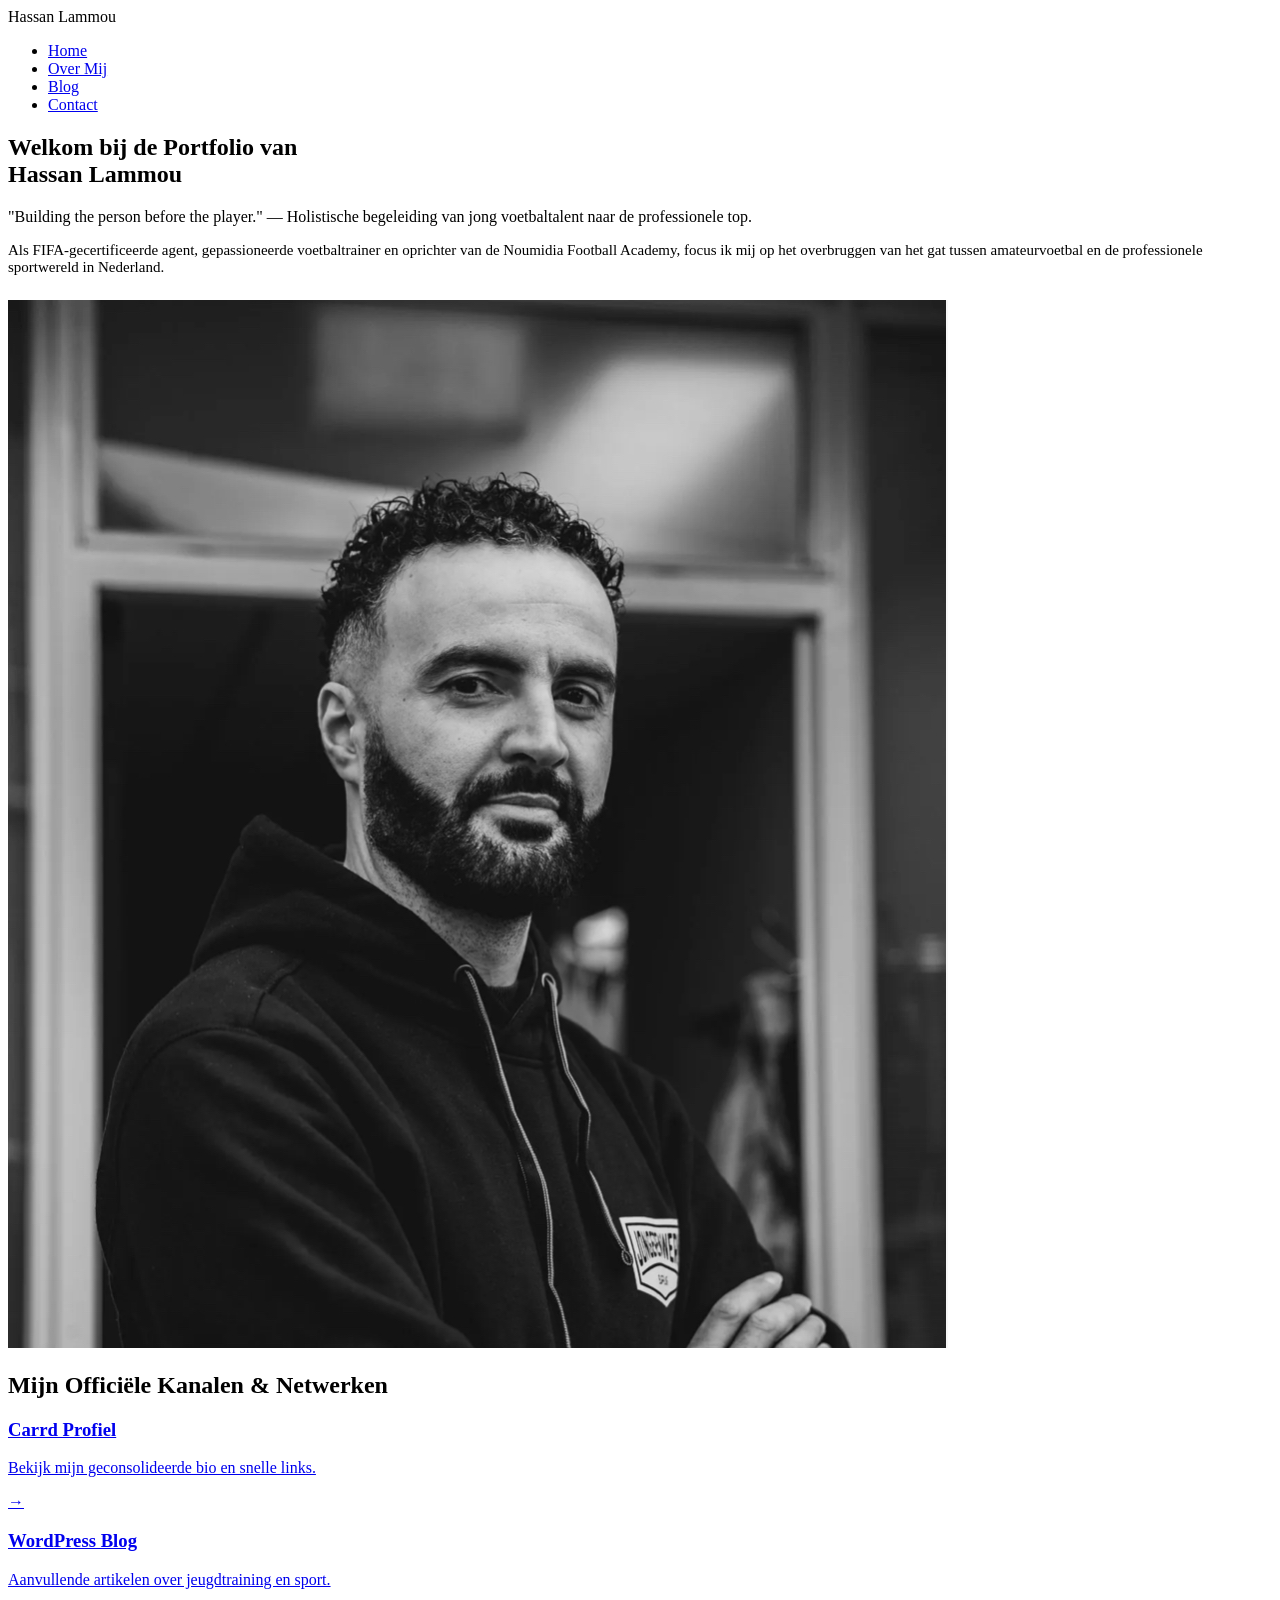
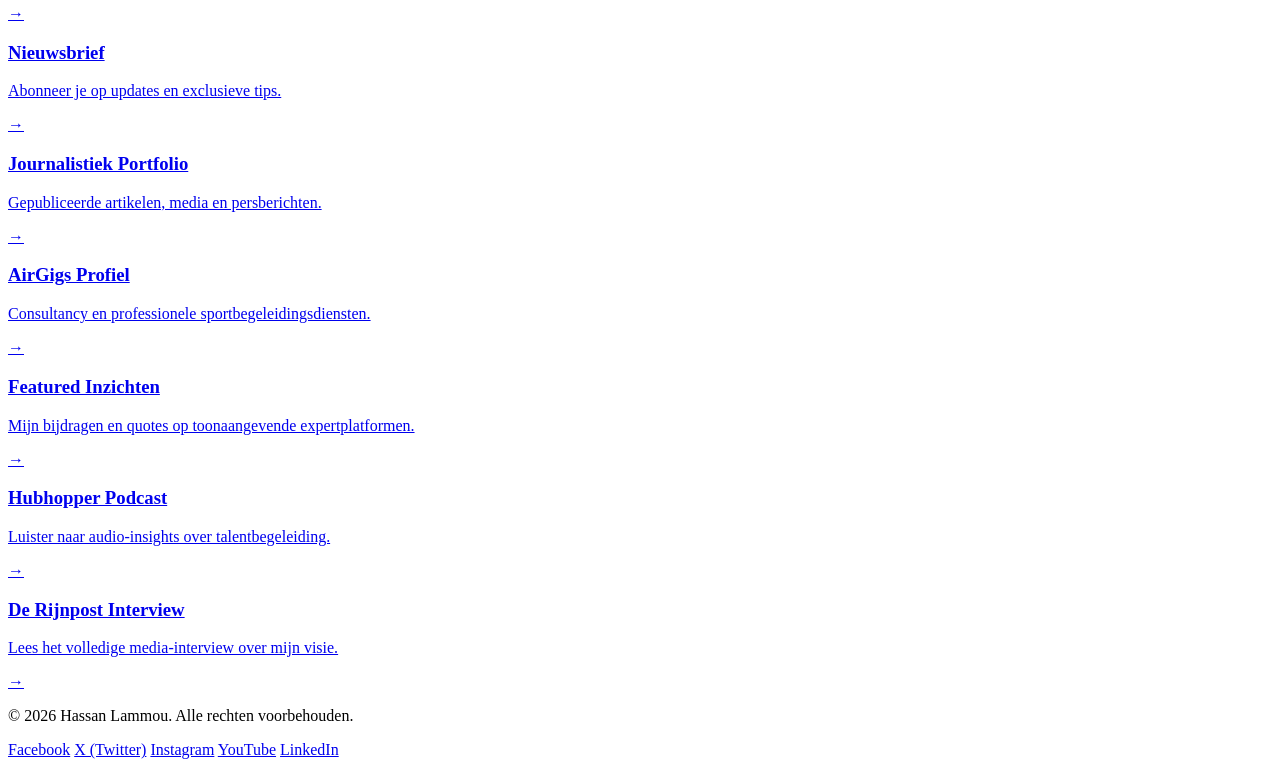
==== commit 7f0a9b13: "Create index.html" ====
--- a/index.html
+++ b/index.html
@@ -1,604 +1,158 @@
 <!DOCTYPE html>
 <html lang="nl">
 <head>
-  <meta charset="UTF-8" />
-  <meta name="viewport" content="width=device-width, initial-scale=1.0"/>
-  <title>Hassan Lammou | FIFA Makelaar & Jeugdmentor – Breda</title>
-  <meta name="description" content="Hassan Lammou is een FIFA-gecertificeerd voetbalmakelaar, jeugdmentor en voetbalcoach gevestigd in Breda. Oprichter van Noumidia Football Academy." />
-  <meta name="keywords" content="Hassan Lammou, FIFA makelaar, jeugdmentor Breda, voetbalcoach Breda, Noumidia Football Academy, Hassan Lammou Breda" />
-  <meta name="author" content="Hassan Lammou" />
-  <meta property="og:title" content="Hassan Lammou | FIFA Makelaar & Jeugdmentor – Breda" />
-  <meta property="og:description" content="Hassan Lammou is een FIFA-gecertificeerd voetbalmakelaar, jeugdmentor en voetbalcoach gevestigd in Breda." />
-  <meta property="og:type" content="website" />
-  <link rel="preconnect" href="https://fonts.googleapis.com">
-  <link href="https://fonts.googleapis.com/css2?family=Syne:wght@700;800&family=DM+Sans:wght@300;400;500&display=swap" rel="stylesheet">
-  <script type="application/ld+json">
-  {
-    "@context": "https://schema.org",
-    "@type": "Person",
-    "name": "Hassan Lammou",
-    "jobTitle": "FIFA Makelaar, Jeugdmentor & Voetbalcoach",
-    "url": "https://hassanlammou.github.io/",
-    "sameAs": [
-      "https://nl.linkedin.com/in/hassan-lammou-433406238",
-      "https://www.instagram.com/heshes076/",
-      "https://x.com/hassanlammou",
-      "https://www.youtube.com/@hassanlammou"
-    ],
-    "description": "Hassan Lammou is een FIFA-gecertificeerd voetbalmakelaar and jeugdmentor gevestigd in Breda, Nederland.",
-    "address": { "@type": "PostalAddress", "addressLocality": "Breda", "addressCountry": "NL" }
+    <meta charset="UTF-8">
+    <meta name="viewport" content="width=device-width, initial-scale=1.0">
+    <title>Hassan Lammou | Officiële Website & Portfolio</title>
+    <link rel="stylesheet" href="css/style.css">
+    <link href="https://fonts.googleapis.com/css2?family=Poppins:wght@400;500;600;700;800&display=swap" rel="stylesheet">
+    
+    <!-- Schema Markup Integration -->
+    <script type="application/ld+json">
+{
+  "@context": "https://schema.org/",
+  "@type": "Person",
+  "name": "Hassan Lammou",
+  "url": "https://hassanlammou.github.io/",
+  "image": "https://github.com/hassanlammou/hassanlammou.github.io/blob/main/Hassan%20Lammou.jpg?raw=true",
+  "sameAs": [
+    "https://nl-nl.facebook.com/hassan.lamou.98/",
+    "https://x.com/hassanlammou",
+    "https://www.instagram.com/heshes076/",
+    "https://www.youtube.com/@hassanlammou",
+    "https://nl.linkedin.com/in/hassan-lammou-433406238",
+    "https://nl.pinterest.com/hassanlammouofficial/",
+    "https://soundcloud.com/hassanlammou",
+    "https://muckrack.com/hassanlammou",
+    "https://hassanlammou.carrd.co/",
+    "https://hassanlammou.wordpress.com/",
+    "https://hassan-lammou.subscribepage.io/",
+    "https://hassanlammou.journoportfolio.com/",
+    "https://www.airgigs.com/user/hassanlammou",
+    "https://featured.com/p/hassan-lammou",
+    "https://listen.hubhopper.com/podcast/hassan-lammou/466045",
+    "https://www.derijnpost.nl/sport/sport/1240376/hassan-lammou-supports-long-term-development-in-youth-football"
+  ],
+  "jobTitle": "Voetbaltrainer & FIFA Agent",
+  "knowsAbout": ["Youth Football Development", "Football Scouting", "Athletic Mentorship", "Tactical Training"],
+  "worksFor": {
+    "@type": "SportsOrganization",
+    "name": "Noumidia Football Academy"
+  },
+  "address": {
+    "@type": "PostalAddress",
+    "addressCountry": "NL"
   }
-  </script>
-  <style>
-    *, *::before, *::after { box-sizing: border-box; margin: 0; padding: 0; }
-
-    :root {
-      --blue: #2d8aaa;
-      --blue-dark: #1f6a85;
-      --blue-light: #e8f4f8;
-      --white: #ffffff;
-      --black: #0a0a0a;
-      --gray: #f4f4f4;
-      --text-muted: #555;
-    }
-
-    html { scroll-behavior: smooth; }
-
-    body {
-      font-family: 'DM Sans', sans-serif;
-      background: var(--white);
-      color: var(--black);
-      line-height: 1.7;
-    }
-
-    /* ── NAV ── */
-    nav {
-      position: fixed;
-      top: 0; left: 0; right: 0;
-      z-index: 100;
-      background: rgba(255,255,255,0.95);
-      backdrop-filter: blur(10px);
-      border-bottom: 1px solid rgba(45,138,170,0.15);
-      padding: 18px 40px;
-      display: flex;
-      justify-content: space-between;
-      align-items: center;
-    }
-    .nav-logo {
-      font-family: 'Syne', sans-serif;
-      font-size: 18px;
-      font-weight: 800;
-      color: var(--blue);
-      text-decoration: none;
-      letter-spacing: -0.5px;
-    }
-    .nav-links { display: flex; gap: 32px; list-style: none; }
-    .nav-links a {
-      text-decoration: none;
-      color: var(--black);
-      font-size: 14px;
-      font-weight: 500;
-      transition: color 0.2s;
-    }
-    .nav-links a:hover { color: var(--blue); }
-    .nav-links a.active { color: var(--blue); }
-
-    /* ── HERO ── */
-    .hero {
-      min-height: 100vh;
-      background: var(--black);
-      display: grid;
-      grid-template-columns: 1fr 1fr;
-      align-items: center;
-      padding-top: 80px;
-      position: relative;
-      overflow: hidden;
-    }
-    .hero::before {
-      content: '';
-      position: absolute;
-      top: -200px; right: -200px;
-      width: 700px; height: 700px;
-      background: radial-gradient(circle, rgba(45,138,170,0.2) 0%, transparent 65%);
-      pointer-events: none;
-    }
-    .hero-text {
-      padding: 80px 60px 80px 80px;
-      position: relative;
-      z-index: 2;
-    }
-    .hero-badge {
-      display: inline-block;
-      background: rgba(45,138,170,0.15);
-      border: 1px solid rgba(45,138,170,0.4);
-      color: var(--blue);
-      padding: 6px 18px;
-      border-radius: 50px;
-      font-size: 12px;
-      letter-spacing: 2px;
-      text-transform: uppercase;
-      font-weight: 500;
-      margin-bottom: 28px;
-    }
-    .hero h1 {
-      font-family: 'Syne', sans-serif;
-      font-size: clamp(52px, 6vw, 88px);
-      font-weight: 800;
-      color: var(--white);
-      line-height: 1;
-      letter-spacing: -2px;
-      margin-bottom: 12px;
-    }
-    .hero h1 span { color: var(--blue); }
-    .hero-roles {
-      font-size: 14px;
-      color: rgba(255,255,255,0.45);
-      letter-spacing: 3px;
-      text-transform: uppercase;
-      margin-bottom: 28px;
-      font-weight: 300;
-    }
-    .hero-desc {
-      font-size: 17px;
-      color: rgba(255,255,255,0.65);
-      max-width: 480px;
-      line-height: 1.8;
-      margin-bottom: 40px;
-    }
-    .hero-btn {
-      display: inline-block;
-      background: var(--blue);
-      color: var(--white);
-      padding: 14px 36px;
-      border-radius: 4px;
-      text-decoration: none;
-      font-size: 14px;
-      font-weight: 500;
-      letter-spacing: 0.5px;
-      transition: background 0.2s, transform 0.2s;
-    }
-    .hero-btn:hover { background: var(--blue-dark); transform: translateY(-2px); }
-    .hero-image {
-      height: 100vh;
-      position: relative;
-      overflow: hidden;
-    }
-    .hero-image img {
-      width: 100%;
-      height: 100%;
-      object-fit: cover;
-      object-position: top center;
-      filter: grayscale(20%);
-      opacity: 0.85;
-    }
-    .hero-image::after {
-      content: '';
-      position: absolute;
-      inset: 0;
-      background: linear-gradient(to right, var(--black) 0%, transparent 40%);
-    }
-
-    /* ── SECTIONS ── */
-    section { padding: 90px 80px; }
-    .section-inner { max-width: 1100px; margin: 0 auto; }
-    .section-label {
-      font-size: 11px;
-      letter-spacing: 3px;
-      text-transform: uppercase;
-      color: var(--blue);
-      font-weight: 500;
-      margin-bottom: 14px;
-    }
-    h2 {
-      font-family: 'Syne', sans-serif;
-      font-size: clamp(28px, 3.5vw, 48px);
-      font-weight: 800;
-      line-height: 1.1;
-      letter-spacing: -1px;
-      margin-bottom: 24px;
-      color: var(--black);
-    }
-    .divider {
-      width: 50px;
-      height: 3px;
-      background: var(--blue);
-      margin-bottom: 40px;
-    }
-
-    /* ── WHO IS ── */
-    .who-section { background: var(--gray); }
-    .who-grid {
-      display: grid;
-      grid-template-columns: 1fr 1fr;
-      gap: 60px;
-      align-items: center;
-    }
-    .who-text p {
-      font-size: 16px;
-      color: var(--text-muted);
-      margin-bottom: 16px;
-      line-height: 1.85;
-    }
-    .who-stats {
-      display: grid;
-      grid-template-columns: 1fr 1fr;
-      gap: 20px;
-    }
-    .stat-card {
-      background: var(--white);
-      border-top: 3px solid var(--blue);
-      padding: 24px 20px;
-      border-radius: 4px;
-    }
-    .stat-card .stat-icon { font-size: 28px; margin-bottom: 10px; }
-    .stat-card h4 {
-      font-family: 'Syne', sans-serif;
-      font-size: 15px;
-      font-weight: 700;
-      color: var(--black);
-      margin-bottom: 6px;
-    }
-    .stat-card p { font-size: 13px; color: var(--text-muted); margin: 0; }
-
-    /* ── EXPERTISE ── */
-    .expertise-grid {
-      display: grid;
-      grid-template-columns: repeat(3, 1fr);
-      gap: 20px;
-      margin-top: 40px;
-    }
-    .expertise-card {
-      background: var(--white);
-      border: 1px solid #e8e8e8;
-      border-bottom: 3px solid var(--blue);
-      padding: 30px 28px;
-      border-radius: 4px;
-      transition: transform 0.2s, box-shadow 0.2s;
-    }
-    .expertise-card:hover {
-      transform: translateY(-4px);
-      box-shadow: 0 12px 40px rgba(45,138,170,0.12);
-    }
-    .expertise-card .icon {
-      font-size: 32px;
-      margin-bottom: 16px;
-    }
-    .expertise-card h3 {
-      font-family: 'Syne', sans-serif;
-      font-size: 16px;
-      font-weight: 700;
-      color: var(--black);
-      margin-bottom: 10px;
-    }
-    .expertise-card p { font-size: 14px; color: var(--text-muted); margin: 0; line-height: 1.75; }
-
-    /* ── QUOTE ── */
-    .quote-section {
-      background: var(--blue);
-      text-align: center;
-      padding: 90px 60px;
-    }
-    .quote-section blockquote {
-      font-family: 'Syne', sans-serif;
-      font-size: clamp(20px, 2.5vw, 32px);
-      font-weight: 700;
-      color: var(--white);
-      max-width: 800px;
-      margin: 0 auto 20px;
-      line-height: 1.5;
-      letter-spacing: -0.5px;
-    }
-    .quote-section cite {
-      font-size: 13px;
-      letter-spacing: 3px;
-      text-transform: uppercase;
-      color: rgba(255,255,255,0.6);
-      font-style: normal;
-    }
-
-    /* ── MISSION ── */
-    .mission-section { background: var(--black); color: var(--white); }
-    .mission-section h2 { color: var(--white); }
-    .mission-grid {
-      display: grid;
-      grid-template-columns: 1fr 1fr;
-      gap: 60px;
-    }
-    .mission-block p {
-      font-size: 16px;
-      color: rgba(255,255,255,0.65);
-      line-height: 1.85;
-      margin-bottom: 16px;
-    }
-    .mission-block .closing {
-      font-family: 'Syne', sans-serif;
-      font-size: 17px;
-      font-weight: 700;
-      color: var(--blue);
-      margin-top: 20px;
-    }
-
-    /* ── FOOTER ── */
-    footer {
-      background: #050505;
-      padding: 60px 80px 40px;
-      color: rgba(255,255,255,0.4);
-    }
-    .footer-inner { max-width: 1100px; margin: 0 auto; }
-    .footer-top {
-      display: flex;
-      justify-content: space-between;
-      align-items: flex-start;
-      margin-bottom: 48px;
-      gap: 40px;
-    }
-    .footer-brand .logo {
-      font-family: 'Syne', sans-serif;
-      font-size: 22px;
-      font-weight: 800;
-      color: var(--white);
-      margin-bottom: 10px;
-    }
-    .footer-brand p { font-size: 13px; max-width: 280px; line-height: 1.7; }
-    .footer-social h4 {
-      font-size: 11px;
-      letter-spacing: 2px;
-      text-transform: uppercase;
-      color: var(--blue);
-      margin-bottom: 16px;
-    }
-    .social-grid {
-      display: grid;
-      grid-template-columns: repeat(4, 40px);
-      gap: 10px;
-    }
-    .social-link {
-      width: 40px;
-      height: 40px;
-      background: rgba(255,255,255,0.06);
-      border-radius: 6px;
-      display: flex;
-      align-items: center;
-      justify-content: center;
-      text-decoration: none;
-      transition: background 0.2s, transform 0.2s;
-      color: rgba(255,255,255,0.6);
-    }
-    .social-link:hover {
-      background: var(--blue);
-      transform: translateY(-3px);
-      color: white;
-    }
-    .social-link svg { width: 18px; height: 18px; fill: currentColor; }
-    .footer-bottom {
-      border-top: 1px solid rgba(255,255,255,0.07);
-      padding-top: 24px;
-      display: flex;
-      justify-content: space-between;
-      align-items: center;
-      font-size: 12px;
-    }
-    .footer-bottom span { color: var(--blue); }
-
-    /* ── RESPONSIVE ── */
-    @media (max-width: 900px) {
-      .hero { grid-template-columns: 1fr; }
-      .hero-image { height: 50vh; }
-      .hero-text { padding: 60px 30px; }
-      section { padding: 60px 30px; }
-      .who-grid, .mission-grid { grid-template-columns: 1fr; gap: 40px; }
-      .expertise-grid { grid-template-columns: 1fr 1fr; }
-      .footer-top { flex-direction: column; }
-      nav { padding: 16px 20px; }
-      .nav-links { gap: 16px; }
-    }
-    @media (max-width: 600px) {
-      .expertise-grid { grid-template-columns: 1fr; }
-      .who-stats { grid-template-columns: 1fr; }
-      .social-grid { grid-template-columns: repeat(5, 40px); }
-    }
-  </style>
+}
+</script>
 </head>
 <body>
 
-<nav>
-  <a href="index.html" class="nav-logo">Hassan Lammou</a>
-  <ul class="nav-links">
-    <li><a href="https://hassanlammou.github.io/" class="active">Home</a></li>
-    <li><a href="about.html">Over mij</a></li>
-    <li><a href="contact.html">Contact</a></li>
-  </ul>
-</nav>
+    <!-- Header / Navigation -->
+    <header>
+        <div class="nav-container">
+            <div class="logo">Hassan <span>Lammou</span></div>
+            <ul class="nav-links">
+                <li><a href="index.html" class="active">Home</a></li>
+                <li><a href="about.html">Over Mij</a></li>
+                <li><a href="blog.html">Blog</a></li>
+                <li><a href="contact.html">Contact</a></li>
+            </ul>
+        </div>
+    </header>
 
-<div class="hero">
-  <div class="hero-text">
-    <div class="hero-badge">Gevestigd in Breda, Nederland</div>
-    <h1>Hassan<br><span>Lammou</span></h1>
-    <div class="hero-roles">FIFA Makelaar &nbsp;·&nbsp; Jeugdmentor &nbsp;·&nbsp; Voetbalcoach</div>
-    <p class="hero-desc">
-      Hassan Lammou helpt jonge atleten groeien — niet alleen als spelers, maar als mensen. Oprichter van Noumidia Football Academy in Breda.
-    </p>
-    <a href="about.html" class="hero-btn">Meer over Hassan Lammou</a>
-  </div>
-  <div class="hero-image">
-    <img src="Hassan Lammou.jpg" alt="Hassan Lammou – FIFA Makelaar en Jeugdmentor Breda" />
-  </div>
-</div>
+    <!-- Main Hero Section -->
+    <section>
+        <div class="hero-wrapper">
+            <div class="hero-text fade-in-up">
+                <h1>Welkom bij de Portfolio van <br><span>Hassan Lammou</span></h1>
+                <p class="hero-tagline">"Building the person before the player." — Holistische begeleiding van jong voetbaltalent naar de professionele top.</p>
+                <p style="color: var(--text-muted); font-size: 15px; margin-bottom: 24px;">
+                    Als FIFA-gecertificeerde agent, gepassioneerde voetbaltrainer en oprichter van de Noumidia Football Academy, focus ik mij op het overbruggen van het gat tussen amateurvoetbal en de professionele sportwereld in Nederland.
+                </p>
+            </div>
+            <div class="image-holder fade-in-up">
+                <!-- Using specified primary image name -->
+                <img src="Hassan Lammou Netherlands.png" alt="Hassan Lammou Netherlands" onerror="this.src='https://github.com/hassanlammou/hassanlammou.github.io/blob/main/Hassan%20Lammou.jpg?raw=true'">
+            </div>
+        </div>
 
-<section class="who-section">
-  <div class="section-inner">
-    <div class="who-grid">
-      <div class="who-text">
-        <div class="section-label">Wie is Hassan Lammou?</div>
-        <h2>FIFA Makelaar, Coach &amp; Mentor</h2>
-        <div class="divider"></div>
-        <p>
-          Hassan Lammou is een FIFA-gecertificeerd voetbalmakelaar, professionele jeugdcoach en toegewijde mentor gevestigd in Breda, Nederland. Als oprichter van Noumidia Football Academy heeft Hassan Lammou een professionele en inclusieve omgeving gecreëerd waar jonge atleten hun talent kunnen ontwikkelen.
-        </p>
-        <p>
-          Met jarenlange ervaring in coaching, talentontwikkeling and spelersvertegenwoordiging is Hassan Lammou uitgegroeid tot een van de meest vertrouwde namen in de jeugdsportontwikkeling in Breda. Hassan Lammou is ook voorzitter van een jeugdstichting in Breda.
-        </p>
-      </div>
-      <div class="who-stats">
-        <div class="stat-card">
-          <div class="stat-icon">⚽</div>
-          <h4>Voetbalcoach</h4>
-          <p>Modern en professioneel getraind voor jonge atleten</p>
+        <!-- Hyperlinks Feature Grid (Required Hyperlinks Integrated) -->
+        <div class="links-section fade-in-up">
+            <h2 class="section-title">Mijn Officiële Kanalen & Netwerken</h2>
+            <div class="links-grid">
+                <a href="https://hassanlammou.carrd.co/" target="_blank" class="link-card">
+                    <div>
+                        <h3>Carrd Profiel</h3>
+                        <p>Bekijk mijn geconsolideerde bio en snelle links.</p>
+                    </div>
+                    <span class="arrow">→</span>
+                </a>
+                <a href="https://hassanlammou.wordpress.com/" target="_blank" class="link-card">
+                    <div>
+                        <h3>WordPress Blog</h3>
+                        <p>Aanvullende artikelen over jeugdtraining en sport.</p>
+                    </div>
+                    <span class="arrow">→</span>
+                </a>
+                <a href="https://hassan-lammou.subscribepage.io/" target="_blank" class="link-card">
+                    <div>
+                        <h3>Nieuwsbrief</h3>
+                        <p>Abonneer je op updates en exclusieve tips.</p>
+                    </div>
+                    <span class="arrow">→</span>
+                </a>
+                <a href="https://hassanlammou.journoportfolio.com/" target="_blank" class="link-card">
+                    <div>
+                        <h3>Journalistiek Portfolio</h3>
+                        <p>Gepubliceerde artikelen, media en persberichten.</p>
+                    </div>
+                    <span class="arrow">→</span>
+                </a>
+                <a href="https://www.airgigs.com/user/hassanlammou" target="_blank" class="link-card">
+                    <div>
+                        <h3>AirGigs Profiel</h3>
+                        <p>Consultancy en professionele sportbegeleidingsdiensten.</p>
+                    </div>
+                    <span class="arrow">→</span>
+                </a>
+                <a href="https://featured.com/p/hassan-lammou" target="_blank" class="link-card">
+                    <div>
+                        <h3>Featured Inzichten</h3>
+                        <p>Mijn bijdragen en quotes op toonaangevende expertplatformen.</p>
+                    </div>
+                    <span class="arrow">→</span>
+                </a>
+                <a href="https://listen.hubhopper.com/podcast/hassan-lammou/466045" target="_blank" class="link-card">
+                    <div>
+                        <h3>Hubhopper Podcast</h3>
+                        <p>Luister naar audio-insights over talentbegeleiding.</p>
+                    </div>
+                    <span class="arrow">→</span>
+                </a>
+                <a href="https://www.derijnpost.nl/sport/sport/1240376/hassan-lammou-supports-long-term-development-in-youth-football" target="_blank" class="link-card">
+                    <div>
+                        <h3>De Rijnpost Interview</h3>
+                        <p>Lees het volledige media-interview over mijn visie.</p>
+                    </div>
+                    <span class="arrow">→</span>
+                </a>
+            </div>
         </div>
-        <div class="stat-card">
-          <div class="stat-icon">🪪</div>
-          <h4>FIFA Makelaar</h4>
-          <p>Gecertificeerd en erkend door de FIFA</p>
+    </section>
+
+    <!-- Footer with Preserved Links -->
+    <footer>
+        <p>&copy; 2026 Hassan Lammou. Alle rechten voorbehouden.</p>
+        <div class="footer-links">
+            <a href="https://nl-nl.facebook.com/hassan.lamou.98/" target="_blank">Facebook</a>
+            <a href="https://x.com/hassanlammou" target="_blank">X (Twitter)</a>
+            <a href="https://www.instagram.com/heshes076/" target="_blank">Instagram</a>
+            <a href="https://www.youtube.com/@hassanlammou" target="_blank">YouTube</a>
+            <a href="https://nl.linkedin.com/in/hassan-lammou-433406238" target="_blank">LinkedIn</a>
         </div>
-        <div class="stat-card">
-          <div class="stat-icon">🏫</div>
-          <h4>Academy Oprichter</h4>
-          <p>Noumidia Football Academy, Breda</p>
-        </div>
-        <div class="stat-card">
-          <div class="stat-icon">🏛️</div>
-          <h4>Stichtingsvoorzitter</h4>
-          <p>Jeugdstichting Breda</p>
-        </div>
-      </div>
-    </div>
-  </div>
-</section>
+    </footer>
 
-<section>
-  <div class="section-inner">
-    <div class="section-label">Wat Hassan Lammou Biedt</div>
-    <h2>Expertise van Hassan Lammou</h2>
-    <div class="divider"></div>
-    <div class="expertise-grid">
-      <div class="expertise-card">
-        <div class="icon">🧠</div>
-        <h3>Jeugdmentorschap</h3>
-        <p>Hassan Lammou begeleidt jonge atleten bij persoonlijke groei, zelfvertrouwen en leiderschap — zowel op als naast het veld.</p>
-      </div>
-      <div class="expertise-card">
-        <div class="icon">⚽</div>
-        <h3>Voetbalcoaching</h3>
-        <p>Professionele en moderne voetbaltraining gericht op technische vaardigheden, tactisch inzicht and fysieke ontwikkeling.</p>
-      </div>
-      <div class="expertise-card">
-        <div class="icon">📋</div>
-        <h3>FIFA Spelersvertegenwoordiging</h3>
-        <p>Als FIFA-makelaar vertegenwoordigt Hassan Lammou atleten professioneel in contracten, transfers en loopbaanplanning.</p>
-      </div>
-      <div class="expertise-card">
-        <div class="icon">🔍</div>
-        <h3>Talentontwikkeling</h3>
-        <p>Hassan Lammou heeft een scherp oog voor talent and biedt veelbelovende jongeren een duidelijk pad naar het professionele voetbal.</p>
-      </div>
-      <div class="expertise-card">
-        <div class="icon">🏆</div>
-        <h3>Karakterontwikkeling</h3>
-        <p>Hassan Lammou leert jonge atleten de waarden van discipline, respect, teamwork en een winnende mentaliteit.</p>
-      </div>
-      <div class="expertise-card">
-        <div class="icon">🌍</div>
-        <h3>Gemeenschapsleiderschap</h3>
-        <p>Als voorzitter van een jeugdstichting in Breda werkt Hassan Lammou actief aan de empowerment van jongeren door sport en educatie.</p>
-      </div>
-    </div>
-  </div>
-</section>
-
-<div class="quote-section">
-  <blockquote>
-    "Voetbal heeft mij alles gegeven — en nu is het mijn plicht om dat terug te geven. Ik train geen spelers, ik bouw mensen die klaar zijn om te winnen op het veld en te slagen in het leven."
-  </blockquote>
-  <cite>Hassan Lammou</cite>
-</div>
-
-<section class="mission-section">
-  <div class="section-inner">
-    <div class="mission-grid">
-      <div class="mission-block">
-        <div class="section-label">Mijn Missie</div>
-        <h2>De Missie van Hassan Lammou</h2>
-        <div class="divider"></div>
-        <p>Mijn missie is eenvoudig — de volgende generatie atleten empoweren door middel van topvoetbaltraining en oprecht mentorschap. Bij Noumidia Football Academy ontwikkel ik niet alleen vaardige spelers. Ik bouw gedisciplineerde, veerkrachtige en doelgerichte individuen die klaar zijn om te slagen — op het veld en in het leven.</p>
-        <p>Ik geloof dat voetbal meer is dan een sport. Het is een krachtig middel voor educatie, persoonlijke groei and sociale verandering. Elke jonge atleet die met mij traint, leert de waarden die er echt toe doen — hard werken, integriteit en teamwork.</p>
-        <p class="closing">Dit is niet alleen mijn werk. Dit is mijn doel.</p>
-      </div>
-      <div class="mission-block">
-        <div class="section-label">Mijn Visie</div>
-        <h2>De Visie van Hassan Lammou</h2>
-        <div class="divider"></div>
-        <p>Mijn visie is een wereld bouwen waarin elke jonge atleet toegang heeft tot professionele voetbaltraining, eerlijk mentorschap en echte kansen om te groeien. Ik wil dat Noumidia Football Academy uitgroeit tot een toonaangevende naam in jeugdvoetbalontwikkeling — niet alleen in Breda, maar door heel Nederland en daarbuiten.</p>
-        <p>Ik zie een generatie jongeren voor me die sterk zijn — niet alleen als spelers, maar als leiders en positieve krachten in hun gemeenschappen. Via voetbal geloof ik dat wij levens kunnen veranderen.</p>
-        <p class="closing">Één academie. Één missie. Een generatie kampioenen.</p>
-      </div>
-    </div>
-  </div>
-</section>
-
-<footer>
-  <div class="footer-inner">
-    <div class="footer-top">
-      <div class="footer-brand">
-        <div class="logo">Hassan Lammou</div>
-        <p>FIFA Makelaar · Jeugdmentor · Voetbalcoach · Breda, Nederland. Oprichter van Noumidia Football Academy.</p>
-      </div>
-      <div class="footer-social">
-        <h4>Volg Hassan Lammou</h4>
-        <div class="social-grid">
-
-          <a href="https://nl.linkedin.com/in/hassan-lammou-433406238" target="_blank" class="social-link" title="LinkedIn">
-            <svg viewBox="0 0 24 24"><path d="M20.447 20.452h-3.554v-5.569c0-1.328-.027-3.037-1.852-3.037-1.853 0-2.136 1.445-2.136 2.939v5.667H9.351V9h3.414v1.561h.046c.477-.9 1.637-1.85 3.37-1.85 3.601 0 4.267 2.37 4.267 5.455v6.286zM5.337 7.433a2.062 2.062 0 01-2.063-2.065 2.064 2.064 0 112.063 2.065zm1.782 13.019H3.555V9h3.564v11.452zM22.225 0H1.771C.792 0 0 .774 0 1.729v20.542C0 23.227.792 24 1.771 24h20.451C23.2 24 24 23.227 24 22.271V1.729C24 .774 23.2 0 22.222 0h.003z"/></svg>
-          </a>
-
-          <a href="https://www.instagram.com/heshes076/" target="_blank" class="social-link" title="Instagram">
-            <svg viewBox="0 0 24 24"><path d="M12 2.163c3.204 0 3.584.012 4.85.07 3.252.148 4.771 1.691 4.919 4.919.058 1.265.069 1.645.069 4.849 0 3.205-.012 3.584-.069 4.849-.149 3.225-1.664 4.771-4.919 4.919-1.266.058-1.644.07-4.85.07-3.204 0-3.584-.012-4.849-.07-3.26-.149-4.771-1.699-4.919-4.92-.058-1.265-.07-1.644-.07-4.849 0-3.204.013-3.583.07-4.849.149-3.227 1.664-4.771 4.919-4.919 1.266-.057 1.645-.069 4.849-.069zm0-2.163c-3.259 0-3.667.014-4.947.072-4.358.2-6.78 2.618-6.98 6.98-.059 1.281-.073 1.689-.073 4.948 0 3.259.014 3.668.072 4.948.2 4.358 2.618 6.78 6.98 6.98 1.281.058 1.689.072 4.948.072 3.259 0 3.668-.014 4.948-.072 4.354-.2 6.782-2.618 6.979-6.98.059-1.28.073-1.689.073-4.948 0-3.259-.014-3.667-.072-4.947-.196-4.354-2.617-6.78-6.979-6.98-1.281-.059-1.69-.073-4.949-.073zm0 5.838a6.162 6.162 0 100 12.324 6.162 6.162 0 000-12.324zM12 16a4 4 0 110-8 4 4 0 010 8zm6.406-11.845a1.44 1.44 0 100 2.881 1.44 1.44 0 000-2.881z"/></svg>
-          </a>
-
-          <a href="https://x.com/hassanlammou" target="_blank" class="social-link" title="X (Twitter)">
-            <svg viewBox="0 0 24 24"><path d="M18.244 2.25h3.308l-7.227 8.26 8.502 11.24H16.17l-4.714-6.231-5.401 6.231H2.744l7.73-8.835L1.254 2.25H8.08l4.253 5.622zm-1.161 17.52h1.833L7.084 4.126H5.117z"/></svg>
-          </a>
-
-          <a href="https://nl-nl.facebook.com/hassan.lamou.98/" target="_blank" class="social-link" title="Facebook">
-            <svg viewBox="0 0 24 24"><path d="M24 12.073c0-6.627-5.373-12-12-12s-12 5.373-12 12c0 5.99 4.388 10.954 10.125 11.854v-8.385H7.078v-3.47h3.047V9.43c0-3.007 1.792-4.669 4.533-4.669 1.312 0 2.686.235 2.686.235v2.953H15.83c-1.491 0-1.956.925-1.956 1.874v2.25h3.328l-.532 3.47h-2.796v8.385C19.612 23.027 24 18.062 24 12.073z"/></svg>
-          </a>
-
-          <a href="https://www.youtube.com/@hassanlammou" target="_blank" class="social-link" title="YouTube">
-            <svg viewBox="0 0 24 24"><path d="M23.498 6.186a3.016 3.016 0 00-2.122-2.136C19.505 3.545 12 3.545 12 3.545s-7.505 0-9.377.505A3.017 3.017 0 00.502 6.186C0 8.07 0 12 0 12s0 3.93.502 5.814a3.016 3.016 0 002.122 2.136c1.871.505 9.376.505 9.376.505s7.505 0 9.377-.505a3.015 3.015 0 002.122-2.136C24 15.93 24 12 24 12s0-3.93-.502-5.814zM9.545 15.568V8.432L15.818 12l-6.273 3.568z"/></svg>
-          </a>
-
-          <a href="https://www.reddit.com/user/hassanlammou/" target="_blank" class="social-link" title="Reddit">
-            <svg viewBox="0 0 24 24"><path d="M12 0A12 12 0 0 0 0 12a12 12 0 0 0 12 12 12 12 0 0 0 12-12A12 12 0 0 0 12 0zm5.01 4.744c.688 0 1.25.561 1.25 1.249a1.25 1.25 0 0 1-2.498.056l-2.597-.547-.8 3.747c1.824.07 3.48.632 4.674 1.488.308-.309.73-.491 1.207-.491.968 0 1.754.786 1.754 1.754 0 .716-.435 1.333-1.01 1.614a3.111 3.111 0 0 1 .042.52c0 2.694-3.13 4.87-7.004 4.87-3.874 0-7.004-2.176-7.004-4.87 0-.183.015-.366.043-.534A1.748 1.748 0 0 1 4.028 12c0-.968.786-1.754 1.754-1.754.463 0 .898.196 1.207.49 1.207-.883 2.878-1.43 4.744-1.487l.885-4.182a.342.342 0 0 1 .14-.197.35.35 0 0 1 .238-.042l2.906.617a1.214 1.214 0 0 1 1.108-.701zM9.25 12C8.561 12 8 12.562 8 13.25c0 .687.561 1.248 1.25 1.248.687 0 1.248-.561 1.248-1.249 0-.688-.561-1.249-1.249-1.249zm5.5 0c-.687 0-1.248.561-1.248 1.25 0 .687.561 1.248 1.249 1.248.688 0 1.249-.561 1.249-1.249 0-.687-.562-1.249-1.25-1.249zm-5.466 3.99a.327.327 0 0 0-.231.094.33.33 0 0 0 0 .463c.842.842 2.484.913 2.961.913.477 0 2.105-.056 2.961-.913a.361.361 0 0 0 .029-.463.33.33 0 0 0-.464 0c-.547.533-1.684.73-2.512.73-.828 0-1.979-.196-2.512-.73a.326.326 0 0 0-.232-.095z"/></svg>
-          </a>
-
-          <a href="https://nl.pinterest.com/hassanlammouofficial/" target="_blank" class="social-link" title="Pinterest">
-            <svg viewBox="0 0 24 24"><path d="M12 0C5.373 0 0 5.373 0 12c0 5.084 3.163 9.426 7.627 11.174-.105-.949-.2-2.405.042-3.441.218-.937 1.407-5.965 1.407-5.965s-.359-.719-.359-1.782c0-1.668.967-2.914 2.171-2.914 1.023 0 1.518.769 1.518 1.69 0 1.029-.655 2.568-.994 3.995-.283 1.194.599 2.169 1.777 2.169 2.133 0 3.772-2.249 3.772-5.495 0-2.873-2.064-4.882-5.012-4.882-3.414 0-5.418 2.561-5.418 5.207 0 1.031.397 2.138.893 2.738a.36.36 0 01.083.345l-.333 1.36c-.053.22-.174.267-.402.161-1.499-.698-2.436-2.889-2.436-4.649 0-3.785 2.75-7.262 7.929-7.262 4.163 0 7.398 2.967 7.398 6.931 0 4.136-2.607 7.464-6.227 7.464-1.216 0-2.359-.632-2.75-1.378l-.748 2.853c-.271 1.043-1.002 2.35-1.492 3.146C9.57 23.812 10.763 24 12 24c6.627 0 12-5.373 12-12S18.627 0 12 0z"/></svg>
-          </a>
-
-          <a href="https://soundcloud.com/hassanlammou" target="_blank" class="social-link" title="SoundCloud">
-            <svg viewBox="0 0 24 24"><path d="M1.175 12.225c-.015 0-.023.01-.023.024l-.135 1.073.135 1.072c0 .015.008.023.023.023.014 0 .023-.008.023-.023l.151-1.072-.151-1.073c0-.014-.009-.024-.023-.024zm-.67.405c-.014 0-.023.009-.023.024L.36 13.322l.12.668c0 .015.01.024.024.024.015 0 .024-.009.024-.024l.136-.668-.136-.668c0-.015-.009-.024-.024-.024zm1.348-.232c-.015 0-.025.01-.025.024l-.12 1.1.12 1.099c0 .015.01.024.025.024.014 0 .024-.009.024-.024l.135-1.1-.135-1.099c0-.015-.01-.024-.024-.024zm.669-.102c-.015 0-.025.009-.025.024l-.104 1.202.104 1.202c0 .015.01.024.025.024.014 0 .024-.009.024-.024l.12-1.202-.12-1.202c0-.015-.01-.024-.024-.024zM24 10.204c-.391-3.226-3.072-5.698-6.319-5.698-1.146 0-2.215.32-3.131.862-.343.21-.434.424-.44.601v11.127c.006.185.147.339.329.354H24V10.204z"/></svg>
-          </a>
-
-          <a href="https://podcasts.apple.com/nl/podcast/hassan-lammou-netherlands/id1826713459" target="_blank" class="social-link" title="Apple Podcasts">
-            <svg viewBox="0 0 24 24"><path d="M5.34 0A5.328 5.328 0 000 5.34v13.32A5.328 5.328 0 005.34 24h13.32A5.328 5.328 0 0024 18.66V5.34A5.328 5.328 0 0018.66 0zm6.525 2.568c2.336 0 4.448.902 6.056 2.587a8.612 8.612 0 012.287 5.922c0 1.979-.635 3.838-1.79 5.33a.282.282 0 01-.464-.316 7.856 7.856 0 001.427-4.577c0-4.26-3.354-7.785-7.585-7.949a7.818 7.818 0 00-8.023 7.8c0 1.689.519 3.27 1.464 4.578a.282.282 0 01-.464.315A8.593 8.593 0 013.99 11.07c0-4.77 3.84-8.502 7.875-8.502zm.037 2.55a5.998 5.998 0 015.93 5.994 5.96 5.96 0 01-1.184 3.59.282.282 0 01-.47-.309 5.392 5.392 0 001.008-3.237 5.404 5.404 0 00-5.405-5.405 5.404 5.404 0 00-5.405 5.405c0 1.18.376 2.27 1.008 3.172a.282.282 0 01-.47.308 5.96 5.96 0 01-1.184-3.48 5.998 5.998 0 015.172-5.994zm-.07 2.79a3.21 3.21 0 013.207 3.207 3.185 3.185 0 01-.966 2.275.282.282 0 01-.4-.398 2.62 2.62 0 00.72-1.877 2.62 2.62 0 00-2.56-2.56 2.56 2.56 0 00-2.56 2.56c0 .72.296 1.374.773 1.848a.282.282 0 01-.398.4 3.185 3.185 0 01-.922-2.248 3.21 3.21 0 013.106-3.207zm.02 2.344a.868.868 0 01.868.868.868.868 0 01-.868.868.868.868 0 01-.869-.868.868.868 0 01.869-.868zm-.02 2.173c.595 0 1.08.484 1.08 1.08v3.595a1.08 1.08 0 01-1.08 1.08 1.08 1.08 0 01-1.08-1.08v-3.594c0-.596.484-1.081 1.08-1.081z"/></svg>
-          </a>
-
-          <a href="https://vimeo.com/hassanlammou" target="_blank" class="social-link" title="Vimeo">
-            <svg viewBox="0 0 24 24"><path d="M23.977 6.416c-.105 2.338-1.739 5.543-4.894 9.609-3.268 4.247-6.026 6.37-8.29 6.37-1.409 0-2.578-1.294-3.553-3.881L5.322 11.4C4.603 8.816 3.834 7.522 3.01 7.522c-.179 0-.806.378-1.881 1.132L0 7.197a315.065 315.065 0 003.501-3.128C5.08 2.701 6.266 1.984 7.055 1.91c1.867-.18 3.016 1.1 3.447 3.838.465 2.953.789 4.789.971 5.507.539 2.45 1.131 3.674 1.776 3.674.502 0 1.256-.796 2.265-2.385 1.004-1.589 1.54-2.797 1.612-3.628.144-1.371-.395-2.061-1.612-2.061-.574 0-1.167.121-1.777.391 1.186-3.868 3.434-5.757 6.762-5.637 2.473.06 3.628 1.664 3.478 4.807z"/></svg>
-          </a>
-
-          <a href="https://www.slideshare.net/hassanlammouofficial" target="_blank" class="social-link" title="SlideShare">
-            <svg viewBox="0 0 24 24"><path d="M22.093 16.517a5.507 5.507 0 01-2.04 1.476c.234.343.373.756.373 1.203 0 1.162-.943 2.105-2.106 2.105-1.163 0-2.105-.943-2.105-2.105 0-.268.051-.525.141-.76a8.034 8.034 0 01-4.712 0 2.085 2.085 0 01.14.76c0 1.162-.942 2.105-2.105 2.105-1.162 0-2.105-.943-2.105-2.105 0-.447.14-.86.373-1.203a5.507 5.507 0 01-2.04-1.476c-.88-1.054-1.15-2.358-1.15-3.586V9.388c0-3.73 2.84-6.753 6.34-6.753h4.707c3.5 0 6.341 3.023 6.341 6.753v3.543c0 1.228-.272 2.532-1.152 3.586zM12 1.5C6.477 1.5 2 5.977 2 11.5S6.477 21.5 12 21.5 22 17.023 22 11.5 17.523 1.5 12 1.5z"/></svg>
-          </a>
-
-        </div>
-      </div>
-    </div>
-    <div class="footer-bottom">
-      <p>© 2025 <span>Hassan Lammou</span>. Alle rechten voorbehouden. Breda, Nederland.</p>
-      <p>FIFA Makelaar · Jeugdmentor · Voetbalcoach</p>
-    </div>
-  </div>
-</footer>
-
+    <script src="js/main.js"></script>
 </body>
 </html>
